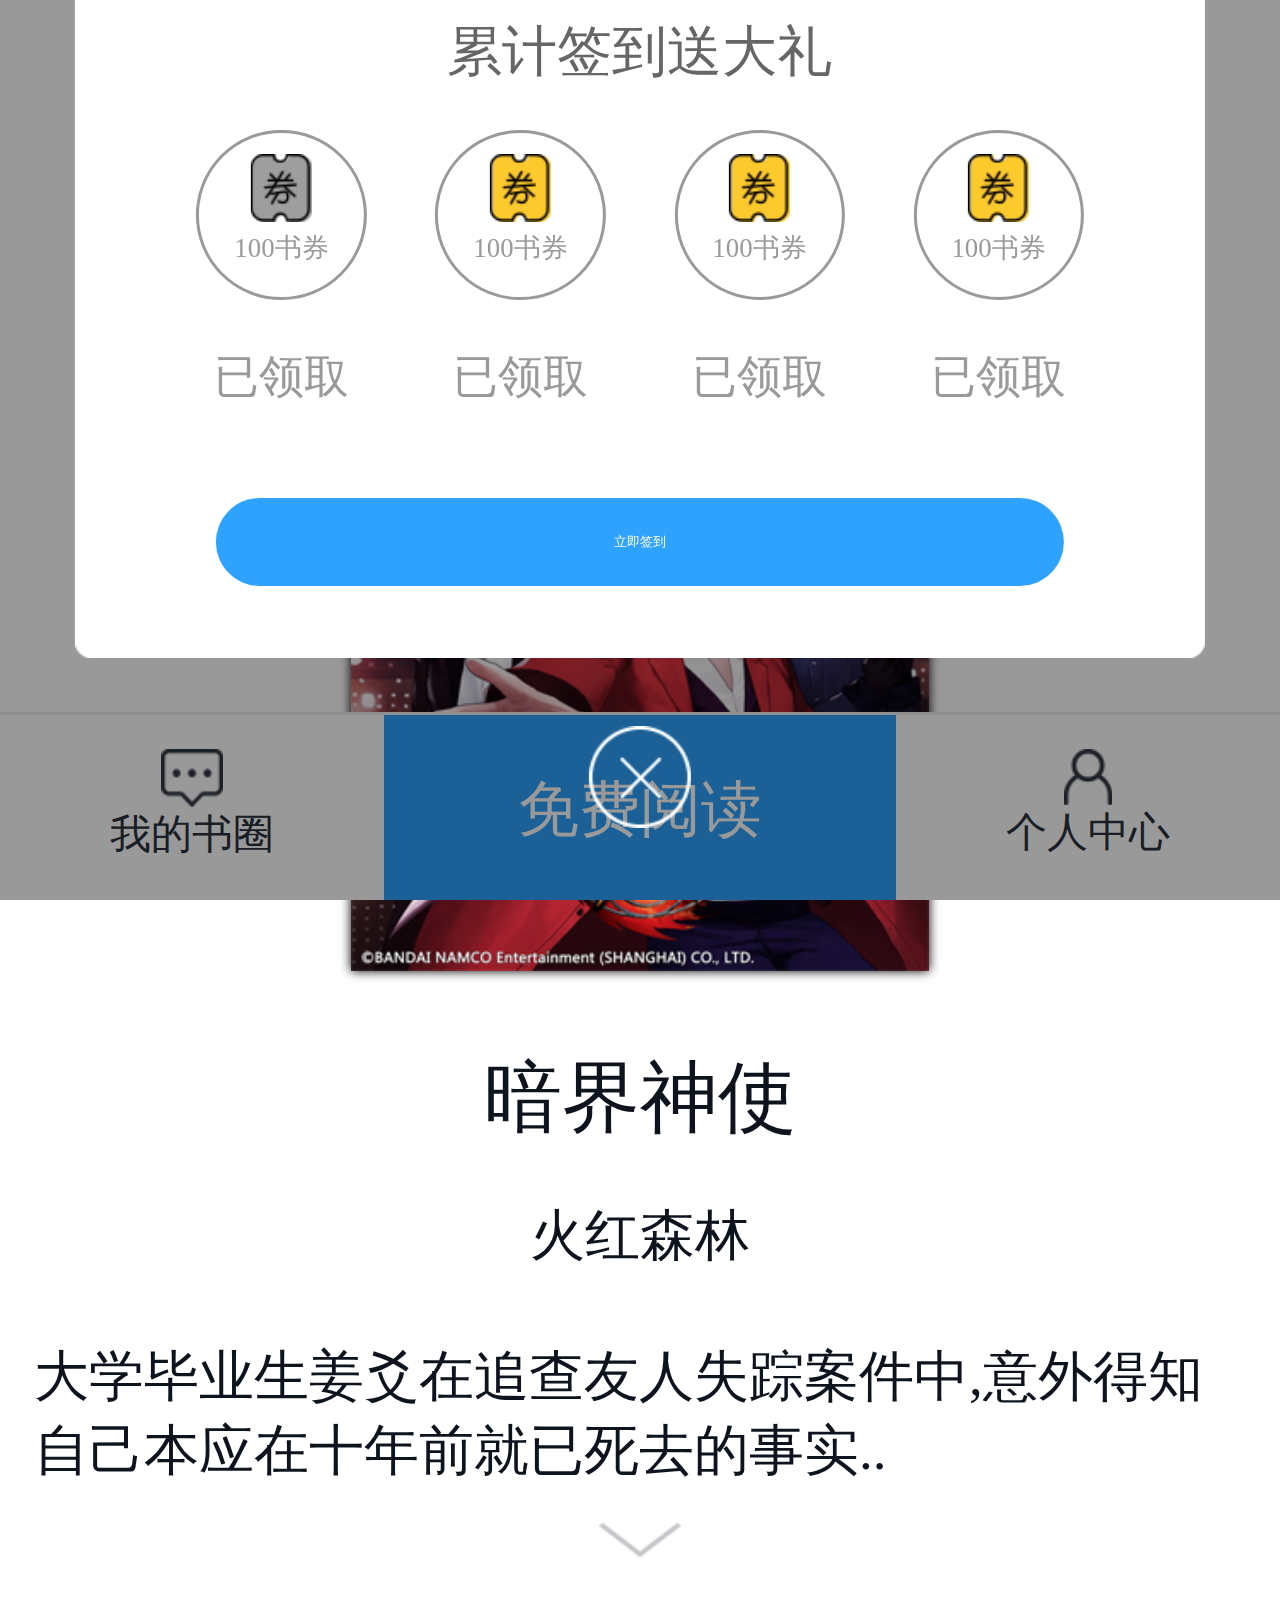
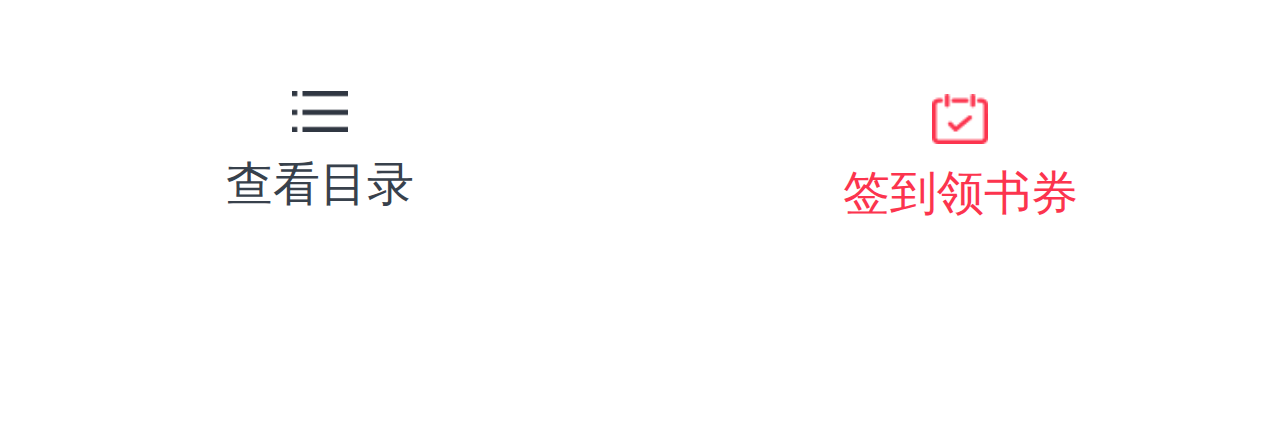
==== m.book/index.html @ 2c7e7112 "Add files via upload" ====
﻿<!DOCTYPE html>
<html lang="en">

<head>
    <title>首页</title>
    <meta charset="utf-8" />
    <meta name="format-detection" content="telephone=no" />
    <meta name="viewport" content="initial-scale=1,maximum-scale=1, minimum-scale=1">
    <link href="css/swiper.min.css" rel="stylesheet" />
    <link rel="stylesheet" type="text/css" href="css/reset.css" />
    <link rel="stylesheet" type="text/css" href="css/animate.css" />
    <link rel="stylesheet" type="text/css" href="css/common.css" />
    <link rel="stylesheet" type="text/css" href="css/style.css" />
    <style>
    </style>
</head>

<body>
    <!-- 签到 -->
    <div class="layer">
        <div class="layer_cover"></div>
        <div class="layer_main">
            <div class="layer_main_cover">
                <img src='images/sign_bg.png' class="layer_main_cover_bgpic">
                <div class="layer_content">
                    <div class="total_day">已累计签到
                        <span class="day_num">8 </span>天</div>
                    <div class="sign_tip">签到多多，奖励多多</div>
                    <div class="sign_day_list">
                        <div class="has_day">
                            <div class="day_num">1</div>
                            <img src='images/sign_gold.png' class="sign_gold">
                            <img src='images/sign_success.png' class="sign_success">
                        </div>
                        <div class="out_day">
                            <div class="day_num">2</div>
                            <img src='images/sign_gold.png' class="sign_gold">
                            <div class="out_day_txt">漏签</div>
                        </div>
                        <div class="cur_day">
                            <div class="day_num">3</div>
                            <img src='images/sign_gold.png' class="sign_gold">
                        </div>
                        <div>
                            <div class="day_num">4</div>
                            <img src='images/sign_gold.png' class="sign_gold">
                        </div>
                        <div>
                            <div class="day_num">5</div>
                            <img src='images/sign_gold.png' class="sign_gold">
                        </div>
                        <div>
                            <div class="day_num">6</div>
                            <img src='images/sign_gold.png' class="sign_gold">
                        </div>
                        <div>
                            <div class="day_num">7</div>
                            <img src='images/sign_gold.png' class="sign_gold">
                        </div>
                    </div>
                    <div>累计签到送大礼</div>
                    <div class="total_day_list">
                        <div>
                            <div class="total_day_list_box">
                                <img src='images/sign_quan.png' class="sign_quan">
                                <div>100书券</div>
                            </div>
                            <div class="txt">已领取</div>
                        </div>
                        <div>
                            <div class="total_day_list_box">
                                <img src='images/sign_curquan.png' class="sign_quan">
                                <div>100书券</div>
                            </div>
                            <div class="txt">已领取</div>
                        </div>
                        <div>
                            <div class="total_day_list_box">
                                <img src='images/sign_curquan.png' class="sign_quan">
                                <div>100书券</div>
                            </div>
                            <div class="txt">已领取</div>
                        </div>
                        <div>
                            <div class="total_day_list_box">
                                <img src='images/sign_curquan.png' class="sign_quan">
                                <div>100书券</div>
                            </div>
                            <div class="txt">已领取</div>
                        </div>
                    </div>
                    <div class="layer_btn_group">
                        <button bindtap="">立即签到</button>
                    </div>
                </div>
            </div>
            <img class="layer_close" src='images/sign_close.png' onclick='closeSign()'>
        </div>
    </div>
    <!-- 目录 -->
    <div class="main_mlwrap" catchtouchmove="myCatchTouch">
        <div class="cover" onclick='closeMl()'></div>
        <div class="ml_list animated">
                <div class="active">第一章：死亡游戏</div>
                <div>第二章：死亡游戏</div>
                <div>第二章：死亡游戏</div>
                <div>第二章：死亡游戏</div>
                <div>第二章：死亡游戏</div>
                <div>第二章：死亡游戏</div>
                <div>第二章：死亡游戏</div>
                <div>第二章：死亡游戏</div>
                <div>第三章：死亡游戏</div>
                <div>第四章：死亡游戏</div>
                <div>第五章：死亡游戏</div>
                <div>第二章：死亡游戏</div>
                <div>第二章：死亡游戏</div>
                <div>第二章：死亡游戏</div>
                <div>第二章：死亡游戏</div>
        </div>
    </div>
    <!-- 内容 -->
    <div class="main">
        <div class="main_book_intro">
            <div class="book_cover">
                <img src='images/book_cover.png'>
            </div>
            <div class="book_name">暗界神使</div>
            <div class="book_author">火红森林</div>
            <div class="book_intro" onclick='unfold()'>
                <span>大学毕业生姜爻在追查友人失踪案件中,意外得知自己本应在十年前就已死去的事实..</span>
                <div class="icon_unfold">
                    <img src='images/icon_unfold.png'>
                </div>
            </div>
        </div>
        <div class="main_piece clearfix">
            <div class="fl" onclick='openMl()'>
                <img src='images/icon_ml.png' class="icon_ml">
                <div class="txt">查看目录</div>
            </div>
            <div class="fl" onclick="changFont(1)">
                <img src='images/icon_sign.png' class="icon_sign">
                <div class="txt">签到领书券</div>
            </div>
        </div>
    </div>
    <!-- 底部导航 -->
    <div class="main_nav">
        <div class="nav_group clearfix">
            <div class="fl">
                <img src='images/icon_msg.png' class="icon_myshuq">
                <div class="txt">我的书圈</div>
            </div>
            <div class="fl" onclick='goReadingBook()'>
                <div class="txt">免费阅读</div>
            </div>
            <div class="fl" onclick="changFont(1)">
                <img src='images/icon_user.png' class="icon_myinfo">
                <div class="txt">个人中心</div>
            </div>
        </div>
    </div>
    <!-- <nav class="main_nav">
        <div class="nav_group clearfix">
            <a class="fl" onclick="changFont(0)">
                <span class="icon icon_myshuq"></span>
                <p>我的书圈</p>
            </a>
            <a class="fl ">
                <p>目录</p>
            </a>
            <a class="fl" onclick="changFont(1)">
                <span class="icon icon_myinfo"></span>
                <p>个人中心</p>
            </a>
        </div>
    </nav> -->
    <!--     
    <nav class="main_nav hide">
        <div class="nav_group clearfix">
            <a class="fl" onclick="changFont(0)">
                <span class="icon icon_myshuq"></span>
                <p>我的书圈</p>
            </a>
            <a class="fl openMenu">
                <p>免费阅读</p>
            </a>
            <a class="fl" onclick="changFont(1)">
                <span class="icon icon_myinfo"></span>
                <p>个人中心</p>
            </a>
        </div>
    </nav>
    <nav id="menu" class="menu">
        <a href="javascript:;">第一章 朝气蓬勃</a>
        <a href="javascript:;">第二章 骨文</a>
        <a href="javascript:;">第三章 祭灵</a>
        <a href="javascript:;">第四章 药浴</a>
        <a href="javascript:;">第四章 药浴</a>
        <a href="javascript:;">第四章 药浴</a>
        <a href="javascript:;">第四章 药浴</a>
        <a href="javascript:;">第四章 药浴</a>
        <a href="javascript:;">第四章 药浴</a>
        <a href="javascript:;">第四章 药浴</a>
        <a href="javascript:;">第四章 药浴</a>
        <a href="javascript:;">第四章 药浴</a>
        <a href="javascript:;">第四章 药浴</a>
        <a href="javascript:;">第四章 药浴</a>
        <a href="javascript:;">第四章 药浴</a>
        <a href="javascript:;">第四章 药浴</a>
        <a href="javascript:;">第四章 药浴</a>
        <a href="javascript:;">第四章 药浴</a>
        <a href="javascript:;">第四章 药浴</a>
        <a href="javascript:;">第四章 药浴</a>
        <a href="javascript:;">第四章 药浴</a>
        <a href="javascript:;">第四章 药浴</a>
        <a href="javascript:;">第四章 药浴</a>
        <a href="javascript:;">第四章 药浴</a>
        <a href="javascript:;">第四章 药浴</a>
        <a href="javascript:;">第四章 药浴</a>
        <a href="javascript:;">第四章 药浴</a>
        <a href="javascript:;">第四章 药浴</a>
        <a href="javascript:;">第四章 药浴</a>
        <a href="javascript:;">第四章 药浴</a>
        <a href="javascript:;">第四章 药浴</a>
        <a href="javascript:;">第四章 药浴</a>
        <a href="javascript:;">第四章 药浴</a>
        <a href="javascript:;">第四章 药浴</a>
        <a href="javascript:;">第四章 药浴</a>
        <a href="javascript:;">第四章 药浴</a>
        <a href="javascript:;">第四章 药浴</a>
        <a href="javascript:;">第四章 药浴</a>
        <a href="javascript:;">第四章 药浴</a>
        <a href="javascript:;">第四章 药浴</a>
        <a href="javascript:;">第四章 药浴</a>
    </nav>

    <main id="panel" class="panel">
        <section class="book_con">
            <p>祭台以巨石砌成，很开阔，紧邻折断的老柳树而建，此时上面堆积满了猛兽，如同一座小山似的。</p>
            <p>鲜红的兽血染红了巨石台，沿着石面上的刻图而淌，红艳艳，加之巨兽粗长的兽毛、寒光闪烁的鳞片以及狰狞的巨角等，触目惊心，有一种惨烈的洪荒气息扑面而来。</p>
            <p>在老族长的带领下，石村的男女老少一起祷告，请求柳木庇护，这是一场严肃的祭祀过程，而这也是一种惯例，每次狩猎回来都要进行。</p>
            <p>焦黑的树体如同过去一样寂静，并没有一点反应，一如往日不曾取用祭品，但是很多村人却知道，它有灵！</p>
            <p>终于，祭祀完毕，人们都长出了一口气，重新浮上了喜悦的笑容，开始搬这些猛兽的尸体，准备去放血、切割。</p>
            <p>“很多年了，祭灵都没有动过一次供品，还需要每次都进行祭祀吗？”一个少年小声咕哝。</p>
            <p>“臭小子你乱说什么！”他的父亲怒瞪铜铃大眼，抡起蒲扇大的手就要揍他。</p>
        </section>

    </main> -->
    <script src="js/zepto.js"></script>
    <!-- 侧滑插件 -->
    <!-- <script src="dist/slideout.min.js"></script> -->
    <script type="text/javascript" src="js/common.js"></script>
    <!-- <script type="text/javascript" src="js/rem.js"></script> -->
    <!-- 侧滑插件 -->
    <script>

    </script>
</body>

</html>
---- m.book/css/common.css ----
body {
  width: 100%;
  height: 100%;

}
#menu{
    background:#082538;
}
#menu a{
    color:#fff;
    display:block;
    font-size:16px;
    height:44px;
    line-height:44px;
    padding-left:16%;
    border-bottom:1px solid #333;
}
#menu > a:nth-of-type(1){
    border-top:1px solid #333;
}
#menu a span{
    width:24px;
    margin-right:10%;
    display:inline-block;
}
.slideout-menu {
  position: fixed;
  top: 0;
  bottom: 0;
  width: 256px;
  min-height: 100vh;
  overflow-y: scroll;
  -webkit-overflow-scrolling: touch;
  z-index: 0;
  display: none;
}

.slideout-menu-left {
  left: 0;
}

.slideout-menu-right {
  right: 0;
}

.slideout-panel {
  position: relative;
  z-index: 1;
  will-change: transform;
  background-color: #FFF; /* A background-color is required */
  min-height: 100vh;
}

.slideout-open,
.slideout-open body,
.slideout-open .slideout-panel {
  overflow: hidden;
}

.slideout-open .slideout-menu {
  display: block;
}
---- m.book/css/style.css ----
/********公共样式************/
body{
    background: #fff;
}
.animated {
    -webkit-animation-duration: 1s;
    animation-duration: .5s;
    -webkit-animation-fill-mode: both;
    animation-fill-mode: both;
  }
div{
    cursor: pointer;
}
.layer {
    position: fixed;
    top: 0;
    left: 0;
    height: 100%;
    width: 100%;
    z-index: 10;
  }
  
  .layer .layer_cover {
    width: 100%;
    height: 100%;
    position: absolute;
    left: 0;
    top: 0;
    background: rgba(0, 0, 0, 0.4);
  }
  
  .layer .layer_main {
    position: absolute;
    left: 50%;
    bottom: 8%;
    transform: translate(-50%, 0);
  }
  
  .layer .layer_main .layer_main_cover {
    box-sizing: border-box;
    position: relative;
    z-index: 99;
  }
  
  .layer .layer_main .layer_main_cover .layer_main_cover_bgpic {
    width: 88.3vw;
  }
  
  .layer .layer_main .layer_title {
    font-size: 5.1vw;
    text-align: center;
  }
  
  .layer .layer_main .layer_content {
    width: 100%;
    font-size: 4.3vw;
    line-height: 6.4vw;
    margin-top: 5.3vw;
    position: absolute;
    top: 0;
    left: 0;
    text-align: center;
  }
  
  .layer .layer_main .layer_content .total_day {
    font-size: 3.7vw;
    color: #fff;
    text-align: center;
    height: 6.4vw;
    line-height: 6.4vw;
    border-radius: 6.7vw;
    margin: 14.7vw auto 12vw;
    background: #121314;
    display: inline-block;
    padding: 0 2.9vw;
  }
  
  .layer .layer_main .layer_content .total_day .day_num {
    color: #fecb4f;
  }
  
  .layer .layer_main .layer_content .sign_tip {
    font-size: 3.2vw;
    color: #999;
  }
  
  .layer .layer_main .layer_content .sign_day_list {
    margin: 4vw auto;
  }
  
  .layer .layer_main .layer_content .sign_day_list > div {
    display: inline-block;
    color: #000;
    font-size: 4vw;
    background: #f0f0f0;
    border-radius: 1.3vw;
    padding: 0 2.1vw;
    margin-right: 1.6vw;
  }
  
  .layer .layer_main .layer_content .sign_day_list > div.cur_day {
    border: 0.3vw solid #2ea2fc;
  }
  
  .layer .layer_main .layer_content .sign_day_list > div.has_day,
  .layer .layer_main .layer_content .sign_day_list > div.out_day {
    background: #d8d8d8;
    position: relative;
  }
  
  .layer .layer_main .layer_content .sign_day_list > div:last-of-type {
    margin-right: 0;
  }
  
  .layer .layer_main .layer_content .sign_day_list > div .sign_gold {
    width: 4.8vw;
    margin-bottom: 1.1vw;
  }
  
  .sign_success, .out_day_txt {
    position: absolute;
    left: 50%;
    top: 50%;
    transform: translate(-50%, -50%);
  }
  
  .out_day_txt {
    color: #2ea2fc;
    font-size: 3.2vw;
    width: 100%;
  }
  
  .sign_success {
    width: 6.4vw;
  }
  
  .layer .layer_main .layer_content .total_day_list {
    margin: 2.9vw auto 4vw;
  }
  
  .layer .layer_main .layer_content .total_day_list > div {
    display: inline-block;
    color: #9a9a9a;
    font-size: 4.3vw;
    border-radius: 1.3vw;
    /* padding: 0 8px; */
    margin-right: 4.3vw;
    position: relative;
  }
  
  .layer .layer_main .layer_content .total_day_list > div .total_day_list_box {
    width: 13.3vw;
    height: 13.3vw;
    border: 0.3vw solid #9a9a9a;
    border-radius: 40vw;
    font-size: 2.1vw;
    padding-top: 5.9vw;
    box-sizing: border-box;
  }
  
  .layer .layer_main .layer_content .total_day_list > div .txt {
    font-size: 3.5vw;
    padding-top: 2.9vw;
  }
  
  .layer .layer_main .layer_content .total_day_list > div:last-of-type {
    margin-right: 0;
  }
  
  .layer .layer_main .layer_content .total_day_list > div .sign_quan {
    width: 4.8vw;
    position: absolute;
    top: 1.9vw;
    left: 50%;
    margin-left: -2.4vw;
  }
  
  .layer .layer_main .layer_btn_group {
    margin-top: 5.3vw;
  }
  
  .layer .layer_main .layer_btn_group button {
    font-size: 4;
    background: #2ea2fc;
    color: #fff;
    width: 75%;
    border-radius: 6.7vw;
    padding: 2.7vw 0;
  }
  
  .layer .layer_close {
    width: 8vw;
    margin: 5.3vw auto 0;
    display: block;
  }
  
  .mask-wrap {
    position: fixed;
    background: rgba(0, 0, 0, 0.5);
    left: 0;
    top: 0;
    z-index: 99;
    width: 100%;
    height: 100%;
  }
  
  .mask-wrap .mask-con {
    background: #fff;
    width: 152.8vw;
    margin: 0 auto;
    padding: 13.3vw 20.3vw;
    box-sizing: border-box;
    margin-top: 80vw;
    border-radius: 2.7vw;
  }
  
  .mask-wrap .mask-title {
    font-size: 9.6vw;
    color: #000;
    margin-bottom: 13.3vw;
    text-align: center;
  }
  
  .mask-wrap .mask-txt {
    font-size: 7.5vw;
    color: #989898;
    line-height: 15.5vw;
  }
  
  .mask-wrap .icon-sq {
    width: 28vw;
    margin: 10.7vw auto;
  }
  
  .mask-wrap .icon-sq img {
    width: 100%;
  }
  
  .main_mlwrap {
    width: 100%;
    height: 100%;
    position: fixed;
    left: 0;
    top: 0;
    z-index: 10;
    color: #000;
    display: none;
  }
  
  .main_mlwrap .cover {
    width: 100%;
    height: 100%;
    position: fixed;
    left: 0;
    top: 0;
    background: rgba(0, 0, 0, 0.5);
  }
  
  .main_mlwrap .ml_list {
    background: #fff;
    z-index: 11;
    width: 80%;
    height: 100%;
    position: absolute;
    left: 0;
    top: 0;
    overflow: auto;
  }
  
  
  .main_mlwrap .ml_list div {
    padding: 8vw 0;
    border-bottom: 0.5vw solid #eaeaea;
    margin: 0 8vw;
  }
  
  .main_mlwrap .ml_list div.active {
    color: #2ea2fc;
  }
  
  /* main  */
  
  .main {
    background: #fff;
    width: 100%;
    height: 100%;
    padding-bottom: 13.3vw;
  }
  
  .main_book_intro {
    width: 100%;
    color: #0d141e;
    font-size: 4.3vw;
    padding-top: 9.3vw;
  }
  
  .main_book_intro .book_cover {
    width: 45.2vw;
    margin: 0 auto 5.9vw;
  }
  
  .main_book_intro .book_cover img {
    width: 100%;
    box-shadow: 0 0 0.8vw #000;
  }
  
  .main_book_intro .book_name {
    color: #0d141e;
    font-size: 6.1vw;
    text-align: center;
  }
  
  .main_book_intro .book_author {
    margin: 3.7vw 0 5.3vw 0;
    text-align: center;
  }
  
  .main_book_intro .book_intro {
    width: 94.7vw;
    margin: 0 auto;
  }
  
  .main_book_intro .book_intro .icon_unfold {
    width: 6.4vw;
    height: 2.7vw;
    margin: 2.7vw auto 0;
  }
  
  .main_book_intro .book_intro .icon_unfold img {
    width: 100%;
    height: 100%;
  }
  
  .main_piece {
    width: 100%;
    background: #fff;
    margin-top: 6.7vw;
    padding-bottom: 2.7vw;
  }
  
  .main_piece > div {
    width: 50%;
    height: 14.7vw;
    text-align: center;
    box-sizing: border-box;
  }
  
  .main_piece > div .txt {
    font-size: 3.7vw;
    color: #38414c;
  }
  
  .main_piece > div:nth-child(2) .txt {
    color: #fc344e;
  }
  
  .main_piece > div .icon_ml {
    margin: 3.7vw auto 1.6vw;
    width: 4.3vw;
  }
  
  .main_piece > div .icon_sign {
    margin: 4vw auto 1.3vw;
    width: 4.3vw;
  }
  
  .main_nav {
    position: fixed;
    bottom: 0;
    left: 0;
    z-index: 9;
    width: 100%;
  }
  
  .main_nav .nav_group {
    width: 100%;
    background: #fff;
  }
  
  .main_nav .nav_group > div {
    width: 30%;
    height: 14.7vw;
    text-align: center;
    border-top: 0.3vw solid #efefef;
    box-sizing: border-box;
  }
  
  .main_nav .nav_group > div:nth-child(2) {
    width: 40%;
    background: #2ea2fc;
    line-height: 14.7vw;
  }
  
  .main_nav .nav_group > div .txt {
    font-size: 3.2vw;
    color: #2a313c;
  }
  
  .main_nav .nav_group > div:nth-child(2) .txt {
    font-size: 4.8vw;
    color: #fff;
  }
  
  .main_nav .nav_group > div .icon_myshuq {
    margin: 2.7vw auto 0;
    width: 4.8vw;
  }
  
  .main_nav .nav_group > div .icon_myinfo {
    margin: 2.7vw auto 0;
    width: 3.7vw;
  }
  
/********阅读小说************/
  .book_con {
    width: 100%;
    height: 100%;
    color: #000;
    box-sizing: border-box;
    font-size: 5.1vw;
    padding: 0 5.3vw;
  }
  .book_con scroll-div{
    width: 100%;
    height: 100%;
  }
  
  .book_con .book_tit {
    font-size: 6.7vw;
    padding-top: 6.7vw;
  }
  .book_con > p{
    font-size: 5.1vw;
    line-height: 10vw;
  }
  .book_con .footer_chapter{
    width: 100%;
  }
  .book_con .footer_chapter > div{
    width: 30%;
    font-size: 4.3vw;
    background: #fff;
    border-radius: 1.3vw;
    height: 9.6vw;
    line-height: 9.6vw;
    text-align: center;
    margin: 5% 5% 5% 0;
  }
  .book_con .footer_chapter > div:last-of-type{
    margin: 5% 0 5% 0;
  }
  .set_wrap {
    width: 100%;
    height: 100%;
    text-align: center;
    box-sizing: border-box;
    position: fixed;
    bottom: 0;
    left: 0;
    z-index: 1;
  }
  
  .set_wrap .cover {
    width: 100%;
    height: 100%;
    position: absolute;
    left: 0;
    top: 0;
  }
  
  .set_wrap .set_con {
    width: 100%;
    position: absolute;
    left: 0;
    bottom: 0;
    z-index: 1;
    background: #fff;
    border-top: 0.3vw solid #efefef;
  }
  
  .set_wrap .set_chapter {
    width: 100%;
    font-size: 4.3vw;
  }
  
  .set_wrap .set_chapter > div {
    width: 30%;
    height: 20vw;
    line-height: 20vw;
  }
  
  .set_wrap .set_chapter > div:nth-child(2) {
    width: 40%;
    font-size: 3.5vw;
    color: #7f7f7f;
  }
  
  .set_wrap .nav_group {
    width: 100%;
  }
  
  .set_wrap .nav_group > div {
    width: 30%;
    box-sizing: border-box;
  }
  
  .set_wrap .nav_group > div:nth-child(2) {
    width: 40%;
    font-size: 2.7vw;
  }
  
  .set_wrap .nav_group > div:nth-child(2) .font_size {
    width: 60%;
    margin: 0 auto 1.1vw;
  }
  
  .set_wrap .nav_group > div:nth-child(2) .font_size > div {
    border-radius: 4vw;
    border: 0.3vw solid #000;
    padding: 0.5vw 1.9vw;
  }
  
  .set_wrap .nav_group > div:nth-child(2) .font_size > div:nth-child(1) {
    padding: 0.5vw 2.1vw;
  }
  
  .set_wrap .nav_group > div .txt {
    font-size: 2.7vw;
    color: #2a313c;
    padding-bottom: 1.3vw;
  }
  
  .set_wrap .nav_group > div .icon_ml {
    margin: 0 auto 0;
    width: 4.3vw;
  }
  
  .set_wrap .nav_group > div .icon_night {
    margin: 0 auto 0;
    width: 4.7vw;
  }
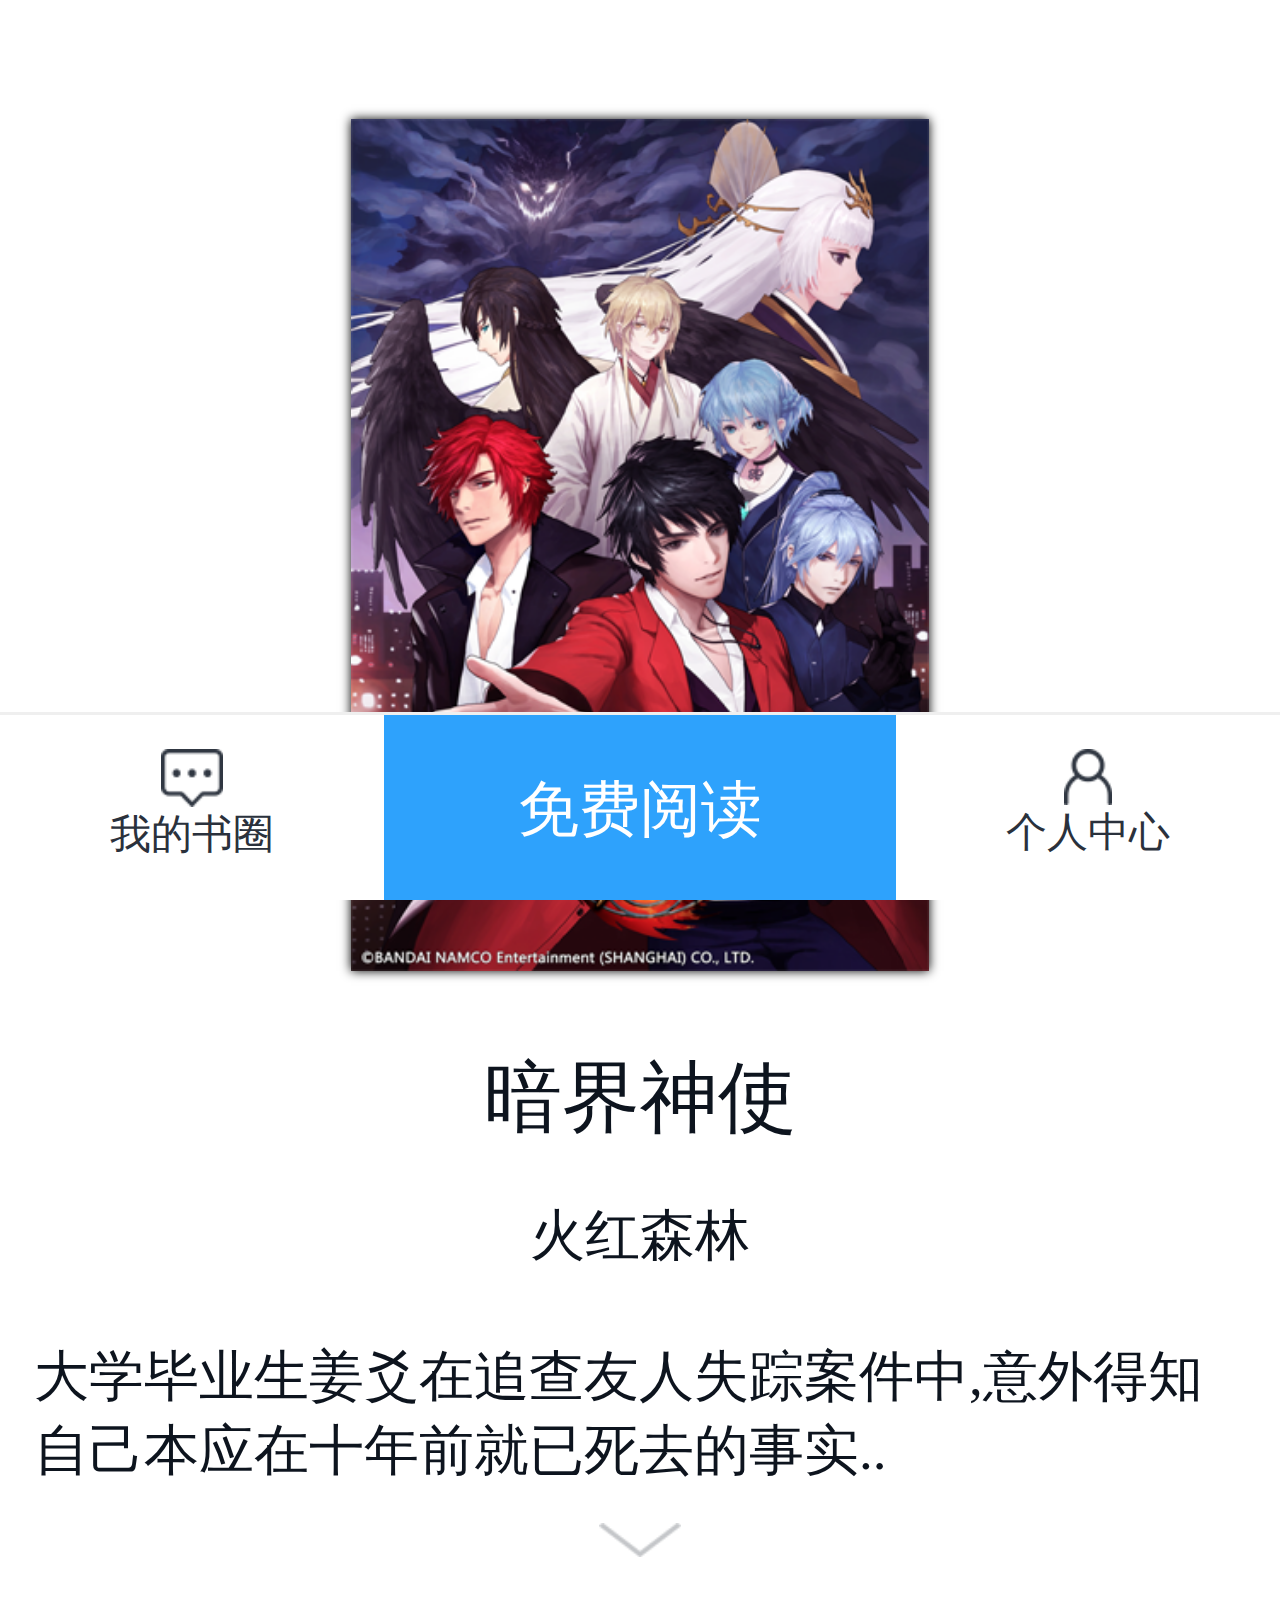
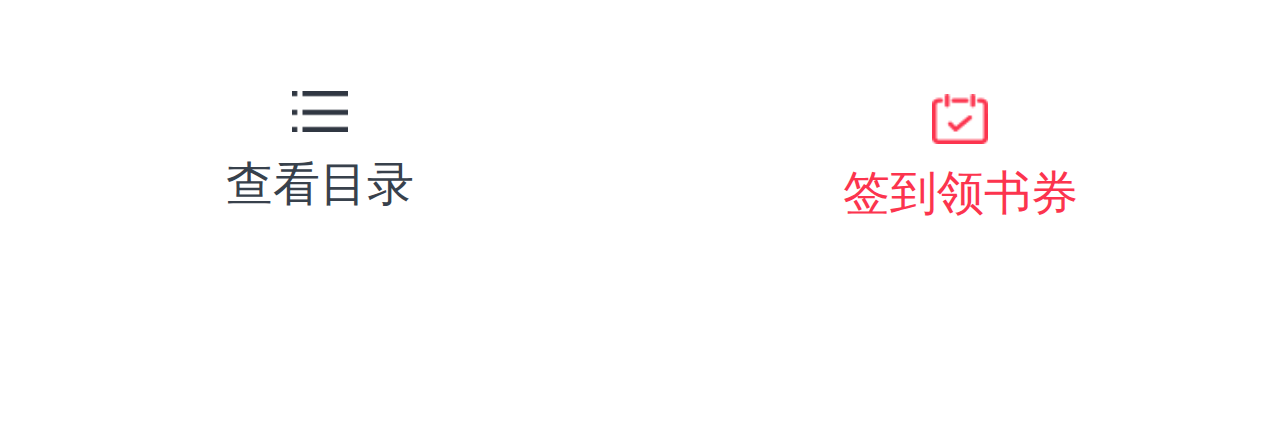
==== commit 277dc4cd: "Update index.html" ====
--- a/m.book/index.html
+++ b/m.book/index.html
@@ -1,4 +1,4 @@
-﻿<!DOCTYPE html>
+<!DOCTYPE html>
 <html lang="en">
 
 <head>
@@ -94,7 +94,7 @@
                     </div>
                 </div>
             </div>
-            <img class="layer_close" src='images/sign_close.png' onclick='closeSign()'>
+            <img class="layer_close" src='images/sign_close.png' id="closeSign">
         </div>
     </div>
     <!-- 目录 -->
@@ -151,7 +151,7 @@
                 <img src='images/icon_msg.png' class="icon_myshuq">
                 <div class="txt">我的书圈</div>
             </div>
-            <div class="fl" onclick='goReadingBook()'>
+            <div class="fl" id="goReadingBook" >
                 <div class="txt">免费阅读</div>
             </div>
             <div class="fl" onclick="changFont(1)">
@@ -254,8 +254,29 @@
     <!-- <script type="text/javascript" src="js/rem.js"></script> -->
     <!-- 侧滑插件 -->
     <script>
-
+function closeSign() {
+    
+}
+$("#closeSign").on("touchend",function(){
+    $(".layer").hide()
+    alert(1111)
+})
+$("#goReadingBook").on("touchend",function(){
+    window.location.href = 'readingbook.html'
+})
+function goReadingBook() {
+}
+function closeMl() {
+    $(".ml_list").removeClass("slideInLeft").addClass("slideOutLeft")
+    setTimeout(() => {
+        $(".main_mlwrap").hide()
+    }, 300);
+}
+function openMl() {
+    $(".main_mlwrap").show()
+    $(".ml_list").addClass("slideInLeft").removeClass("slideOutLeft")
+}
     </script>
 </body>
 
-</html>+</html>
--- a/m.book/css/style.css
+++ b/m.book/css/style.css
@@ -8,8 +8,8 @@
     -webkit-animation-fill-mode: both;
     animation-fill-mode: both;
   }
-div{
-    cursor: pointer;
+div,img{
+    cursor: pointer !important;
 }
 .layer {
     position: fixed;
@@ -18,6 +18,8 @@
     height: 100%;
     width: 100%;
     z-index: 10;
+        display: none;
+
   }
   
   .layer .layer_cover {
@@ -538,4 +540,4 @@
   .set_wrap .nav_group > div .icon_night {
     margin: 0 auto 0;
     width: 4.7vw;
-  }+  }
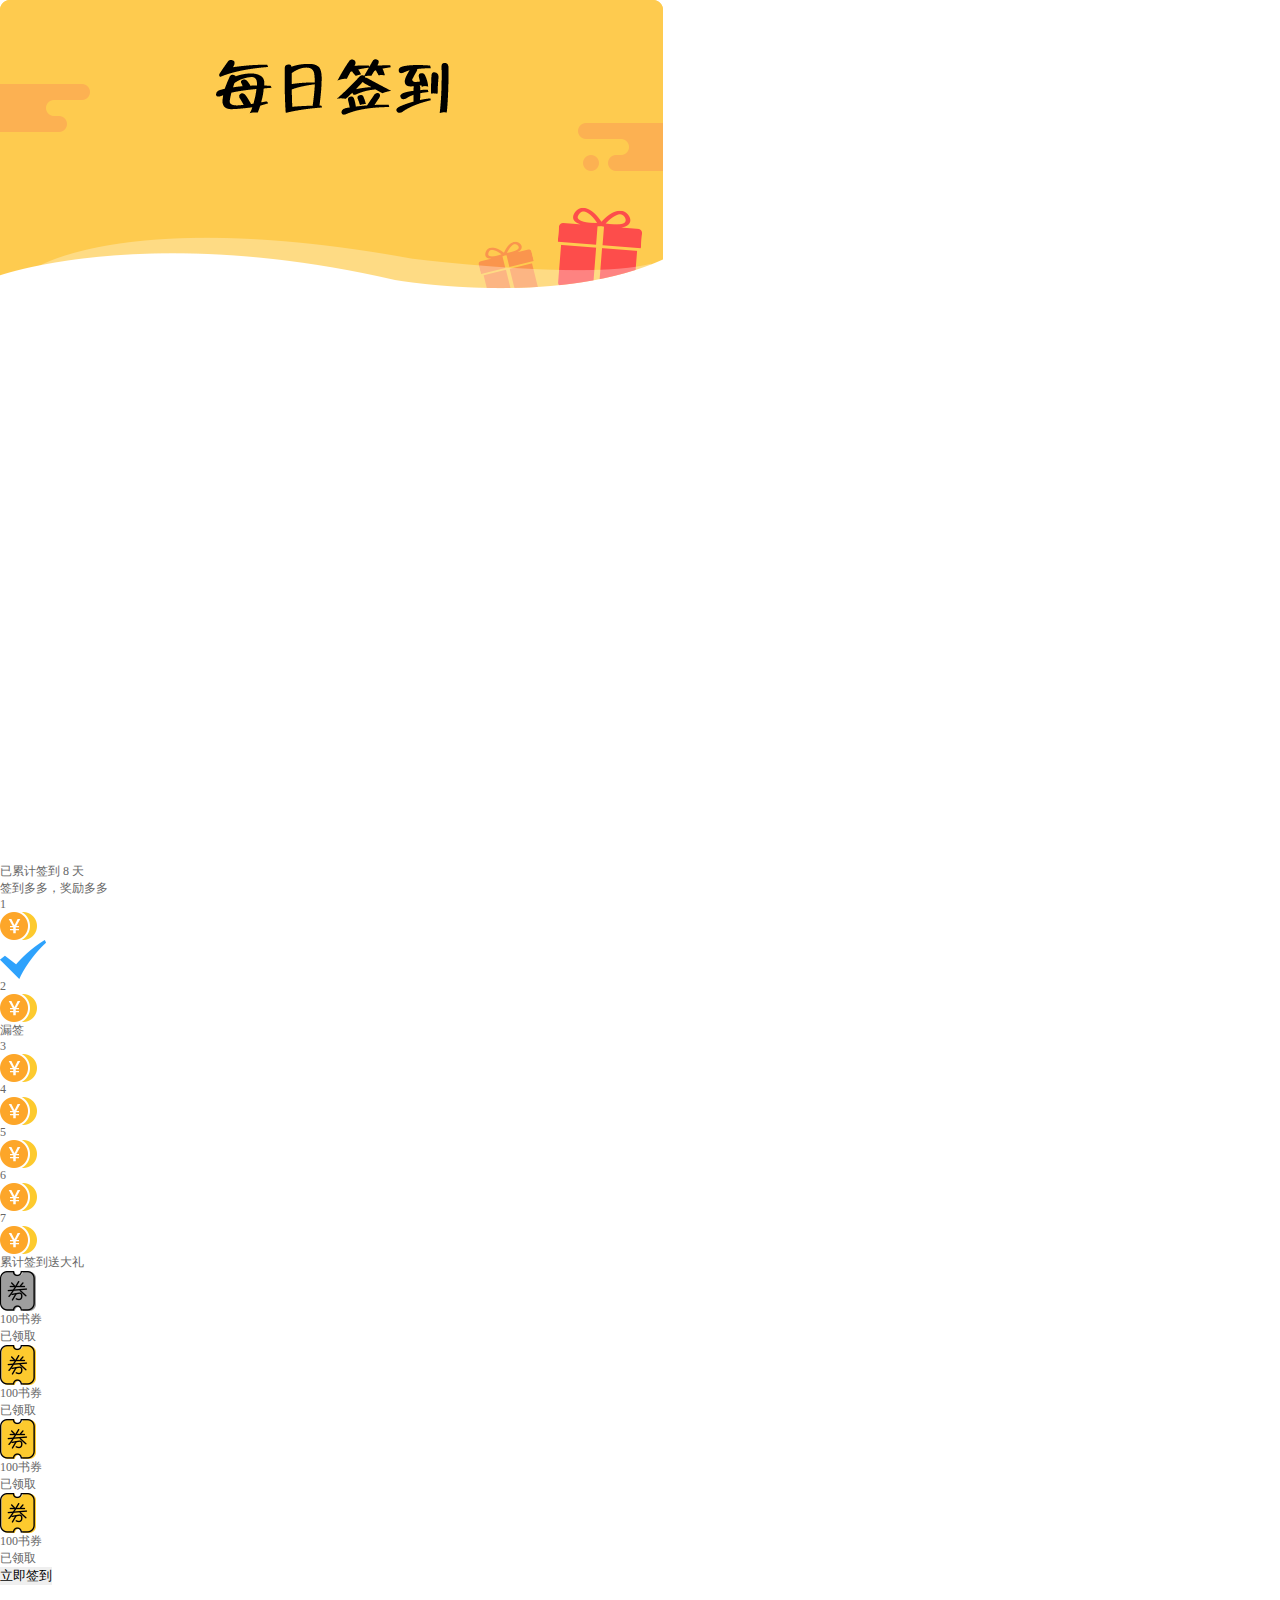
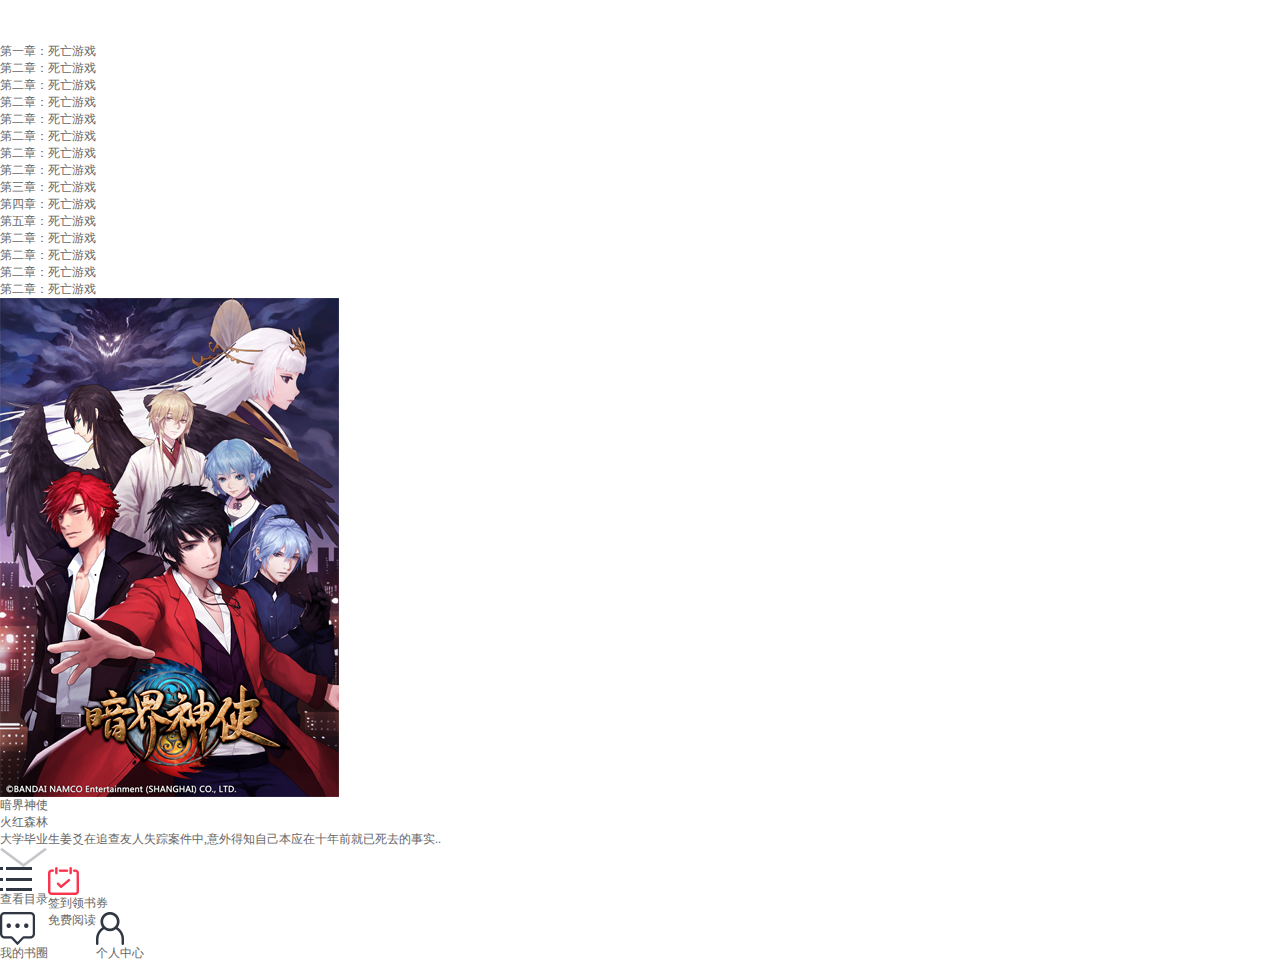
==== commit 22079b8c: "Update index.html" ====
--- a/m.book/index.html
+++ b/m.book/index.html
@@ -94,28 +94,30 @@
                     </div>
                 </div>
             </div>
-            <img class="layer_close" src='images/sign_close.png' id="closeSign">
+            <a href="javascript:;" id="closeSign">
+                <img class="layer_close" src='images/sign_close.png'>
+            </a>
         </div>
     </div>
     <!-- 目录 -->
     <div class="main_mlwrap" catchtouchmove="myCatchTouch">
         <div class="cover" onclick='closeMl()'></div>
         <div class="ml_list animated">
-                <div class="active">第一章：死亡游戏</div>
-                <div>第二章：死亡游戏</div>
-                <div>第二章：死亡游戏</div>
-                <div>第二章：死亡游戏</div>
-                <div>第二章：死亡游戏</div>
-                <div>第二章：死亡游戏</div>
-                <div>第二章：死亡游戏</div>
-                <div>第二章：死亡游戏</div>
-                <div>第三章：死亡游戏</div>
-                <div>第四章：死亡游戏</div>
-                <div>第五章：死亡游戏</div>
-                <div>第二章：死亡游戏</div>
-                <div>第二章：死亡游戏</div>
-                <div>第二章：死亡游戏</div>
-                <div>第二章：死亡游戏</div>
+            <div class="active">第一章：死亡游戏</div>
+            <div>第二章：死亡游戏</div>
+            <div>第二章：死亡游戏</div>
+            <div>第二章：死亡游戏</div>
+            <div>第二章：死亡游戏</div>
+            <div>第二章：死亡游戏</div>
+            <div>第二章：死亡游戏</div>
+            <div>第二章：死亡游戏</div>
+            <div>第三章：死亡游戏</div>
+            <div>第四章：死亡游戏</div>
+            <div>第五章：死亡游戏</div>
+            <div>第二章：死亡游戏</div>
+            <div>第二章：死亡游戏</div>
+            <div>第二章：死亡游戏</div>
+            <div>第二章：死亡游戏</div>
         </div>
     </div>
     <!-- 内容 -->
@@ -134,9 +136,11 @@
             </div>
         </div>
         <div class="main_piece clearfix">
-            <div class="fl" onclick='openMl()'>
-                <img src='images/icon_ml.png' class="icon_ml">
-                <div class="txt">查看目录</div>
+            <div class="fl" >
+                <a href="javascript:;" id="openMl">
+                    <img src='images/icon_ml.png' class="icon_ml">
+                    <div class="txt">查看目录</div>
+                </a>
             </div>
             <div class="fl" onclick="changFont(1)">
                 <img src='images/icon_sign.png' class="icon_sign">
@@ -151,7 +155,7 @@
                 <img src='images/icon_msg.png' class="icon_myshuq">
                 <div class="txt">我的书圈</div>
             </div>
-            <div class="fl" id="goReadingBook" >
+            <div class="fl" id="goReadingBook">
                 <div class="txt">免费阅读</div>
             </div>
             <div class="fl" onclick="changFont(1)">
@@ -254,28 +258,31 @@
     <!-- <script type="text/javascript" src="js/rem.js"></script> -->
     <!-- 侧滑插件 -->
     <script>
-function closeSign() {
-    
-}
-$("#closeSign").on("touchend",function(){
-    $(".layer").hide()
-    alert(1111)
-})
-$("#goReadingBook").on("touchend",function(){
-    window.location.href = 'readingbook.html'
-})
-function goReadingBook() {
-}
-function closeMl() {
-    $(".ml_list").removeClass("slideInLeft").addClass("slideOutLeft")
-    setTimeout(() => {
-        $(".main_mlwrap").hide()
-    }, 300);
-}
-function openMl() {
-    $(".main_mlwrap").show()
-    $(".ml_list").addClass("slideInLeft").removeClass("slideOutLeft")
-}
+        function closeSign() {
+
+        }
+        $("#closeSign").on("touchend", function () {
+            $(".layer").hide()
+        })
+        $("#goReadingBook").on("touchend", function () {
+            window.location.href = 'readingbook.html'
+        })
+        function goReadingBook() {
+        }
+        function closeMl() {
+            $(".ml_list").removeClass("slideInLeft").addClass("slideOutLeft")
+            setTimeout(() => {
+                $(".main_mlwrap").hide()
+            }, 300);
+        }
+        $("#openMl").on("touchend", function () {
+            
+            $(".ml_list").addClass("slideInLeft").removeClass("slideOutLeft")
+            setTimeout(() => {
+                $(".main_mlwrap").show()
+            }, 300);
+        })
+        
     </script>
 </body>
 
--- a/m.book/css/style.css
+++ b/m.book/css/style.css
@@ -1,543 +1,289 @@
-/********公共样式************/
-body{
-    background: #fff;
-}
-.animated {
-    -webkit-animation-duration: 1s;
-    animation-duration: .5s;
-    -webkit-animation-fill-mode: both;
-    animation-fill-mode: both;
-  }
-div,img{
-    cursor: pointer !important;
-}
-.layer {
-    position: fixed;
-    top: 0;
-    left: 0;
-    height: 100%;
-    width: 100%;
-    z-index: 10;
-        display: none;
-
-  }
-  
-  .layer .layer_cover {
-    width: 100%;
-    height: 100%;
-    position: absolute;
-    left: 0;
-    top: 0;
-    background: rgba(0, 0, 0, 0.4);
-  }
-  
-  .layer .layer_main {
-    position: absolute;
-    left: 50%;
-    bottom: 8%;
-    transform: translate(-50%, 0);
-  }
-  
-  .layer .layer_main .layer_main_cover {
-    box-sizing: border-box;
-    position: relative;
-    z-index: 99;
-  }
-  
-  .layer .layer_main .layer_main_cover .layer_main_cover_bgpic {
-    width: 88.3vw;
-  }
-  
-  .layer .layer_main .layer_title {
-    font-size: 5.1vw;
-    text-align: center;
-  }
-  
-  .layer .layer_main .layer_content {
-    width: 100%;
-    font-size: 4.3vw;
-    line-height: 6.4vw;
-    margin-top: 5.3vw;
-    position: absolute;
-    top: 0;
-    left: 0;
-    text-align: center;
-  }
-  
-  .layer .layer_main .layer_content .total_day {
-    font-size: 3.7vw;
-    color: #fff;
-    text-align: center;
-    height: 6.4vw;
-    line-height: 6.4vw;
-    border-radius: 6.7vw;
-    margin: 14.7vw auto 12vw;
-    background: #121314;
-    display: inline-block;
-    padding: 0 2.9vw;
-  }
-  
-  .layer .layer_main .layer_content .total_day .day_num {
-    color: #fecb4f;
-  }
-  
-  .layer .layer_main .layer_content .sign_tip {
-    font-size: 3.2vw;
-    color: #999;
-  }
-  
-  .layer .layer_main .layer_content .sign_day_list {
-    margin: 4vw auto;
-  }
-  
-  .layer .layer_main .layer_content .sign_day_list > div {
-    display: inline-block;
-    color: #000;
-    font-size: 4vw;
-    background: #f0f0f0;
-    border-radius: 1.3vw;
-    padding: 0 2.1vw;
-    margin-right: 1.6vw;
-  }
-  
-  .layer .layer_main .layer_content .sign_day_list > div.cur_day {
-    border: 0.3vw solid #2ea2fc;
-  }
-  
-  .layer .layer_main .layer_content .sign_day_list > div.has_day,
-  .layer .layer_main .layer_content .sign_day_list > div.out_day {
-    background: #d8d8d8;
-    position: relative;
-  }
-  
-  .layer .layer_main .layer_content .sign_day_list > div:last-of-type {
-    margin-right: 0;
-  }
-  
-  .layer .layer_main .layer_content .sign_day_list > div .sign_gold {
-    width: 4.8vw;
-    margin-bottom: 1.1vw;
-  }
-  
-  .sign_success, .out_day_txt {
-    position: absolute;
-    left: 50%;
-    top: 50%;
-    transform: translate(-50%, -50%);
-  }
-  
-  .out_day_txt {
-    color: #2ea2fc;
-    font-size: 3.2vw;
-    width: 100%;
-  }
-  
-  .sign_success {
-    width: 6.4vw;
-  }
-  
-  .layer .layer_main .layer_content .total_day_list {
-    margin: 2.9vw auto 4vw;
-  }
-  
-  .layer .layer_main .layer_content .total_day_list > div {
-    display: inline-block;
-    color: #9a9a9a;
-    font-size: 4.3vw;
-    border-radius: 1.3vw;
-    /* padding: 0 8px; */
-    margin-right: 4.3vw;
-    position: relative;
-  }
-  
-  .layer .layer_main .layer_content .total_day_list > div .total_day_list_box {
-    width: 13.3vw;
-    height: 13.3vw;
-    border: 0.3vw solid #9a9a9a;
-    border-radius: 40vw;
-    font-size: 2.1vw;
-    padding-top: 5.9vw;
-    box-sizing: border-box;
-  }
-  
-  .layer .layer_main .layer_content .total_day_list > div .txt {
-    font-size: 3.5vw;
-    padding-top: 2.9vw;
-  }
-  
-  .layer .layer_main .layer_content .total_day_list > div:last-of-type {
-    margin-right: 0;
-  }
-  
-  .layer .layer_main .layer_content .total_day_list > div .sign_quan {
-    width: 4.8vw;
-    position: absolute;
-    top: 1.9vw;
-    left: 50%;
-    margin-left: -2.4vw;
-  }
-  
-  .layer .layer_main .layer_btn_group {
-    margin-top: 5.3vw;
-  }
-  
-  .layer .layer_main .layer_btn_group button {
-    font-size: 4;
-    background: #2ea2fc;
-    color: #fff;
-    width: 75%;
-    border-radius: 6.7vw;
-    padding: 2.7vw 0;
-  }
-  
-  .layer .layer_close {
-    width: 8vw;
-    margin: 5.3vw auto 0;
-    display: block;
-  }
-  
-  .mask-wrap {
-    position: fixed;
-    background: rgba(0, 0, 0, 0.5);
-    left: 0;
-    top: 0;
-    z-index: 99;
-    width: 100%;
-    height: 100%;
-  }
-  
-  .mask-wrap .mask-con {
-    background: #fff;
-    width: 152.8vw;
-    margin: 0 auto;
-    padding: 13.3vw 20.3vw;
-    box-sizing: border-box;
-    margin-top: 80vw;
-    border-radius: 2.7vw;
-  }
-  
-  .mask-wrap .mask-title {
-    font-size: 9.6vw;
-    color: #000;
-    margin-bottom: 13.3vw;
-    text-align: center;
-  }
-  
-  .mask-wrap .mask-txt {
-    font-size: 7.5vw;
-    color: #989898;
-    line-height: 15.5vw;
-  }
-  
-  .mask-wrap .icon-sq {
-    width: 28vw;
-    margin: 10.7vw auto;
-  }
-  
-  .mask-wrap .icon-sq img {
-    width: 100%;
-  }
-  
-  .main_mlwrap {
-    width: 100%;
-    height: 100%;
-    position: fixed;
-    left: 0;
-    top: 0;
-    z-index: 10;
-    color: #000;
-    display: none;
-  }
-  
-  .main_mlwrap .cover {
-    width: 100%;
-    height: 100%;
-    position: fixed;
-    left: 0;
-    top: 0;
-    background: rgba(0, 0, 0, 0.5);
-  }
-  
-  .main_mlwrap .ml_list {
-    background: #fff;
-    z-index: 11;
-    width: 80%;
-    height: 100%;
-    position: absolute;
-    left: 0;
-    top: 0;
-    overflow: auto;
-  }
-  
-  
-  .main_mlwrap .ml_list div {
-    padding: 8vw 0;
-    border-bottom: 0.5vw solid #eaeaea;
-    margin: 0 8vw;
-  }
-  
-  .main_mlwrap .ml_list div.active {
-    color: #2ea2fc;
-  }
-  
-  /* main  */
-  
-  .main {
-    background: #fff;
-    width: 100%;
-    height: 100%;
-    padding-bottom: 13.3vw;
-  }
-  
-  .main_book_intro {
-    width: 100%;
-    color: #0d141e;
-    font-size: 4.3vw;
-    padding-top: 9.3vw;
-  }
-  
-  .main_book_intro .book_cover {
-    width: 45.2vw;
-    margin: 0 auto 5.9vw;
-  }
-  
-  .main_book_intro .book_cover img {
-    width: 100%;
-    box-shadow: 0 0 0.8vw #000;
-  }
-  
-  .main_book_intro .book_name {
-    color: #0d141e;
-    font-size: 6.1vw;
-    text-align: center;
-  }
-  
-  .main_book_intro .book_author {
-    margin: 3.7vw 0 5.3vw 0;
-    text-align: center;
-  }
-  
-  .main_book_intro .book_intro {
-    width: 94.7vw;
-    margin: 0 auto;
-  }
-  
-  .main_book_intro .book_intro .icon_unfold {
-    width: 6.4vw;
-    height: 2.7vw;
-    margin: 2.7vw auto 0;
-  }
-  
-  .main_book_intro .book_intro .icon_unfold img {
-    width: 100%;
-    height: 100%;
-  }
-  
-  .main_piece {
-    width: 100%;
-    background: #fff;
-    margin-top: 6.7vw;
-    padding-bottom: 2.7vw;
-  }
-  
-  .main_piece > div {
-    width: 50%;
-    height: 14.7vw;
-    text-align: center;
-    box-sizing: border-box;
-  }
-  
-  .main_piece > div .txt {
-    font-size: 3.7vw;
-    color: #38414c;
-  }
-  
-  .main_piece > div:nth-child(2) .txt {
-    color: #fc344e;
-  }
-  
-  .main_piece > div .icon_ml {
-    margin: 3.7vw auto 1.6vw;
-    width: 4.3vw;
-  }
-  
-  .main_piece > div .icon_sign {
-    margin: 4vw auto 1.3vw;
-    width: 4.3vw;
-  }
-  
-  .main_nav {
-    position: fixed;
-    bottom: 0;
-    left: 0;
-    z-index: 9;
-    width: 100%;
-  }
-  
-  .main_nav .nav_group {
-    width: 100%;
-    background: #fff;
-  }
-  
-  .main_nav .nav_group > div {
-    width: 30%;
-    height: 14.7vw;
-    text-align: center;
-    border-top: 0.3vw solid #efefef;
-    box-sizing: border-box;
-  }
-  
-  .main_nav .nav_group > div:nth-child(2) {
-    width: 40%;
-    background: #2ea2fc;
-    line-height: 14.7vw;
-  }
-  
-  .main_nav .nav_group > div .txt {
-    font-size: 3.2vw;
-    color: #2a313c;
-  }
-  
-  .main_nav .nav_group > div:nth-child(2) .txt {
-    font-size: 4.8vw;
-    color: #fff;
-  }
-  
-  .main_nav .nav_group > div .icon_myshuq {
-    margin: 2.7vw auto 0;
-    width: 4.8vw;
-  }
-  
-  .main_nav .nav_group > div .icon_myinfo {
-    margin: 2.7vw auto 0;
-    width: 3.7vw;
-  }
-  
-/********阅读小说************/
-  .book_con {
-    width: 100%;
-    height: 100%;
-    color: #000;
-    box-sizing: border-box;
-    font-size: 5.1vw;
-    padding: 0 5.3vw;
-  }
-  .book_con scroll-div{
-    width: 100%;
-    height: 100%;
-  }
-  
-  .book_con .book_tit {
-    font-size: 6.7vw;
-    padding-top: 6.7vw;
-  }
-  .book_con > p{
-    font-size: 5.1vw;
-    line-height: 10vw;
-  }
-  .book_con .footer_chapter{
-    width: 100%;
-  }
-  .book_con .footer_chapter > div{
-    width: 30%;
-    font-size: 4.3vw;
-    background: #fff;
-    border-radius: 1.3vw;
-    height: 9.6vw;
-    line-height: 9.6vw;
-    text-align: center;
-    margin: 5% 5% 5% 0;
-  }
-  .book_con .footer_chapter > div:last-of-type{
-    margin: 5% 0 5% 0;
-  }
-  .set_wrap {
-    width: 100%;
-    height: 100%;
-    text-align: center;
-    box-sizing: border-box;
-    position: fixed;
-    bottom: 0;
-    left: 0;
-    z-index: 1;
-  }
-  
-  .set_wrap .cover {
-    width: 100%;
-    height: 100%;
-    position: absolute;
-    left: 0;
-    top: 0;
-  }
-  
-  .set_wrap .set_con {
-    width: 100%;
-    position: absolute;
-    left: 0;
-    bottom: 0;
-    z-index: 1;
-    background: #fff;
-    border-top: 0.3vw solid #efefef;
-  }
-  
-  .set_wrap .set_chapter {
-    width: 100%;
-    font-size: 4.3vw;
-  }
-  
-  .set_wrap .set_chapter > div {
-    width: 30%;
-    height: 20vw;
-    line-height: 20vw;
-  }
-  
-  .set_wrap .set_chapter > div:nth-child(2) {
-    width: 40%;
-    font-size: 3.5vw;
-    color: #7f7f7f;
-  }
-  
-  .set_wrap .nav_group {
-    width: 100%;
-  }
-  
-  .set_wrap .nav_group > div {
-    width: 30%;
-    box-sizing: border-box;
-  }
-  
-  .set_wrap .nav_group > div:nth-child(2) {
-    width: 40%;
-    font-size: 2.7vw;
-  }
-  
-  .set_wrap .nav_group > div:nth-child(2) .font_size {
-    width: 60%;
-    margin: 0 auto 1.1vw;
-  }
-  
-  .set_wrap .nav_group > div:nth-child(2) .font_size > div {
-    border-radius: 4vw;
-    border: 0.3vw solid #000;
-    padding: 0.5vw 1.9vw;
-  }
-  
-  .set_wrap .nav_group > div:nth-child(2) .font_size > div:nth-child(1) {
-    padding: 0.5vw 2.1vw;
-  }
-  
-  .set_wrap .nav_group > div .txt {
-    font-size: 2.7vw;
-    color: #2a313c;
-    padding-bottom: 1.3vw;
-  }
-  
-  .set_wrap .nav_group > div .icon_ml {
-    margin: 0 auto 0;
-    width: 4.3vw;
-  }
-  
-  .set_wrap .nav_group > div .icon_night {
-    margin: 0 auto 0;
-    width: 4.7vw;
-  }
+<!DOCTYPE html>
+<html lang="en">
+
+<head>
+    <title>首页</title>
+    <meta charset="utf-8" />
+    <meta name="format-detection" content="telephone=no" />
+    <meta name="viewport" content="initial-scale=1,maximum-scale=1, minimum-scale=1">
+    <link href="css/swiper.min.css" rel="stylesheet" />
+    <link rel="stylesheet" type="text/css" href="css/reset.css" />
+    <link rel="stylesheet" type="text/css" href="css/animate.css" />
+    <link rel="stylesheet" type="text/css" href="css/common.css" />
+    <link rel="stylesheet" type="text/css" href="css/style.css" />
+    <style>
+    </style>
+</head>
+
+<body>
+    <!-- 签到 -->
+    <div class="layer">
+        <div class="layer_cover"></div>
+        <div class="layer_main">
+            <div class="layer_main_cover">
+                <img src='images/sign_bg.png' class="layer_main_cover_bgpic">
+                <div class="layer_content">
+                    <div class="total_day">已累计签到
+                        <span class="day_num">8 </span>天</div>
+                    <div class="sign_tip">签到多多，奖励多多</div>
+                    <div class="sign_day_list">
+                        <div class="has_day">
+                            <div class="day_num">1</div>
+                            <img src='images/sign_gold.png' class="sign_gold">
+                            <img src='images/sign_success.png' class="sign_success">
+                        </div>
+                        <div class="out_day">
+                            <div class="day_num">2</div>
+                            <img src='images/sign_gold.png' class="sign_gold">
+                            <div class="out_day_txt">漏签</div>
+                        </div>
+                        <div class="cur_day">
+                            <div class="day_num">3</div>
+                            <img src='images/sign_gold.png' class="sign_gold">
+                        </div>
+                        <div>
+                            <div class="day_num">4</div>
+                            <img src='images/sign_gold.png' class="sign_gold">
+                        </div>
+                        <div>
+                            <div class="day_num">5</div>
+                            <img src='images/sign_gold.png' class="sign_gold">
+                        </div>
+                        <div>
+                            <div class="day_num">6</div>
+                            <img src='images/sign_gold.png' class="sign_gold">
+                        </div>
+                        <div>
+                            <div class="day_num">7</div>
+                            <img src='images/sign_gold.png' class="sign_gold">
+                        </div>
+                    </div>
+                    <div>累计签到送大礼</div>
+                    <div class="total_day_list">
+                        <div>
+                            <div class="total_day_list_box">
+                                <img src='images/sign_quan.png' class="sign_quan">
+                                <div>100书券</div>
+                            </div>
+                            <div class="txt">已领取</div>
+                        </div>
+                        <div>
+                            <div class="total_day_list_box">
+                                <img src='images/sign_curquan.png' class="sign_quan">
+                                <div>100书券</div>
+                            </div>
+                            <div class="txt">已领取</div>
+                        </div>
+                        <div>
+                            <div class="total_day_list_box">
+                                <img src='images/sign_curquan.png' class="sign_quan">
+                                <div>100书券</div>
+                            </div>
+                            <div class="txt">已领取</div>
+                        </div>
+                        <div>
+                            <div class="total_day_list_box">
+                                <img src='images/sign_curquan.png' class="sign_quan">
+                                <div>100书券</div>
+                            </div>
+                            <div class="txt">已领取</div>
+                        </div>
+                    </div>
+                    <div class="layer_btn_group">
+                        <button bindtap="">立即签到</button>
+                    </div>
+                </div>
+            </div>
+            <a href="javascript:;" id="closeSign">
+                <img class="layer_close" src='images/sign_close.png'>
+            </a>
+        </div>
+    </div>
+    <!-- 目录 -->
+    <div class="main_mlwrap" catchtouchmove="myCatchTouch">
+        <div class="cover" onclick='closeMl()'></div>
+        <div class="ml_list animated">
+            <div class="active">第一章：死亡游戏</div>
+            <div>第二章：死亡游戏</div>
+            <div>第二章：死亡游戏</div>
+            <div>第二章：死亡游戏</div>
+            <div>第二章：死亡游戏</div>
+            <div>第二章：死亡游戏</div>
+            <div>第二章：死亡游戏</div>
+            <div>第二章：死亡游戏</div>
+            <div>第三章：死亡游戏</div>
+            <div>第四章：死亡游戏</div>
+            <div>第五章：死亡游戏</div>
+            <div>第二章：死亡游戏</div>
+            <div>第二章：死亡游戏</div>
+            <div>第二章：死亡游戏</div>
+            <div>第二章：死亡游戏</div>
+        </div>
+    </div>
+    <!-- 内容 -->
+    <div class="main">
+        <div class="main_book_intro">
+            <div class="book_cover">
+                <img src='images/book_cover.png'>
+            </div>
+            <div class="book_name">暗界神使</div>
+            <div class="book_author">火红森林</div>
+            <div class="book_intro" onclick='unfold()'>
+                <span>大学毕业生姜爻在追查友人失踪案件中,意外得知自己本应在十年前就已死去的事实..</span>
+                <div class="icon_unfold">
+                    <img src='images/icon_unfold.png'>
+                </div>
+            </div>
+        </div>
+        <div class="main_piece clearfix">
+            <div class="fl" >
+                <a href="javascript:;" id="openMl">
+                    <img src='images/icon_ml.png' class="icon_ml">
+                    <div class="txt">查看目录</div>
+                </a>
+            </div>
+            <div class="fl" onclick="changFont(1)">
+                <img src='images/icon_sign.png' class="icon_sign">
+                <div class="txt">签到领书券</div>
+            </div>
+        </div>
+    </div>
+    <!-- 底部导航 -->
+    <div class="main_nav">
+        <div class="nav_group clearfix">
+            <div class="fl">
+                <img src='images/icon_msg.png' class="icon_myshuq">
+                <div class="txt">我的书圈</div>
+            </div>
+            <div class="fl" id="goReadingBook">
+                <div class="txt">免费阅读</div>
+            </div>
+            <div class="fl" onclick="changFont(1)">
+                <img src='images/icon_user.png' class="icon_myinfo">
+                <div class="txt">个人中心</div>
+            </div>
+        </div>
+    </div>
+    <!-- <nav class="main_nav">
+        <div class="nav_group clearfix">
+            <a class="fl" onclick="changFont(0)">
+                <span class="icon icon_myshuq"></span>
+                <p>我的书圈</p>
+            </a>
+            <a class="fl ">
+                <p>目录</p>
+            </a>
+            <a class="fl" onclick="changFont(1)">
+                <span class="icon icon_myinfo"></span>
+                <p>个人中心</p>
+            </a>
+        </div>
+    </nav> -->
+    <!--     
+    <nav class="main_nav hide">
+        <div class="nav_group clearfix">
+            <a class="fl" onclick="changFont(0)">
+                <span class="icon icon_myshuq"></span>
+                <p>我的书圈</p>
+            </a>
+            <a class="fl openMenu">
+                <p>免费阅读</p>
+            </a>
+            <a class="fl" onclick="changFont(1)">
+                <span class="icon icon_myinfo"></span>
+                <p>个人中心</p>
+            </a>
+        </div>
+    </nav>
+    <nav id="menu" class="menu">
+        <a href="javascript:;">第一章 朝气蓬勃</a>
+        <a href="javascript:;">第二章 骨文</a>
+        <a href="javascript:;">第三章 祭灵</a>
+        <a href="javascript:;">第四章 药浴</a>
+        <a href="javascript:;">第四章 药浴</a>
+        <a href="javascript:;">第四章 药浴</a>
+        <a href="javascript:;">第四章 药浴</a>
+        <a href="javascript:;">第四章 药浴</a>
+        <a href="javascript:;">第四章 药浴</a>
+        <a href="javascript:;">第四章 药浴</a>
+        <a href="javascript:;">第四章 药浴</a>
+        <a href="javascript:;">第四章 药浴</a>
+        <a href="javascript:;">第四章 药浴</a>
+        <a href="javascript:;">第四章 药浴</a>
+        <a href="javascript:;">第四章 药浴</a>
+        <a href="javascript:;">第四章 药浴</a>
+        <a href="javascript:;">第四章 药浴</a>
+        <a href="javascript:;">第四章 药浴</a>
+        <a href="javascript:;">第四章 药浴</a>
+        <a href="javascript:;">第四章 药浴</a>
+        <a href="javascript:;">第四章 药浴</a>
+        <a href="javascript:;">第四章 药浴</a>
+        <a href="javascript:;">第四章 药浴</a>
+        <a href="javascript:;">第四章 药浴</a>
+        <a href="javascript:;">第四章 药浴</a>
+        <a href="javascript:;">第四章 药浴</a>
+        <a href="javascript:;">第四章 药浴</a>
+        <a href="javascript:;">第四章 药浴</a>
+        <a href="javascript:;">第四章 药浴</a>
+        <a href="javascript:;">第四章 药浴</a>
+        <a href="javascript:;">第四章 药浴</a>
+        <a href="javascript:;">第四章 药浴</a>
+        <a href="javascript:;">第四章 药浴</a>
+        <a href="javascript:;">第四章 药浴</a>
+        <a href="javascript:;">第四章 药浴</a>
+        <a href="javascript:;">第四章 药浴</a>
+        <a href="javascript:;">第四章 药浴</a>
+        <a href="javascript:;">第四章 药浴</a>
+        <a href="javascript:;">第四章 药浴</a>
+        <a href="javascript:;">第四章 药浴</a>
+        <a href="javascript:;">第四章 药浴</a>
+    </nav>
+
+    <main id="panel" class="panel">
+        <section class="book_con">
+            <p>祭台以巨石砌成，很开阔，紧邻折断的老柳树而建，此时上面堆积满了猛兽，如同一座小山似的。</p>
+            <p>鲜红的兽血染红了巨石台，沿着石面上的刻图而淌，红艳艳，加之巨兽粗长的兽毛、寒光闪烁的鳞片以及狰狞的巨角等，触目惊心，有一种惨烈的洪荒气息扑面而来。</p>
+            <p>在老族长的带领下，石村的男女老少一起祷告，请求柳木庇护，这是一场严肃的祭祀过程，而这也是一种惯例，每次狩猎回来都要进行。</p>
+            <p>焦黑的树体如同过去一样寂静，并没有一点反应，一如往日不曾取用祭品，但是很多村人却知道，它有灵！</p>
+            <p>终于，祭祀完毕，人们都长出了一口气，重新浮上了喜悦的笑容，开始搬这些猛兽的尸体，准备去放血、切割。</p>
+            <p>“很多年了，祭灵都没有动过一次供品，还需要每次都进行祭祀吗？”一个少年小声咕哝。</p>
+            <p>“臭小子你乱说什么！”他的父亲怒瞪铜铃大眼，抡起蒲扇大的手就要揍他。</p>
+        </section>
+
+    </main> -->
+    <script src="js/zepto.js"></script>
+    <!-- 侧滑插件 -->
+    <!-- <script src="dist/slideout.min.js"></script> -->
+    <script type="text/javascript" src="js/common.js"></script>
+    <!-- <script type="text/javascript" src="js/rem.js"></script> -->
+    <!-- 侧滑插件 -->
+    <script>
+        function closeSign() {
+
+        }
+        $("#closeSign").on("touchend", function () {
+            $(".layer").hide()
+        })
+        $("#goReadingBook").on("touchend", function () {
+            window.location.href = 'readingbook.html'
+        })
+        function goReadingBook() {
+        }
+        function closeMl() {
+            $(".ml_list").removeClass("slideInLeft").addClass("slideOutLeft")
+            setTimeout(() => {
+                $(".main_mlwrap").hide()
+            }, 300);
+        }
+        $("#openMl").on("touchend", function () {
+            
+            $(".ml_list").addClass("slideInLeft").removeClass("slideOutLeft")
+            setTimeout(() => {
+                $(".main_mlwrap").show()
+            }, 300);
+        })
+        
+    </script>
+</body>
+
+</html>
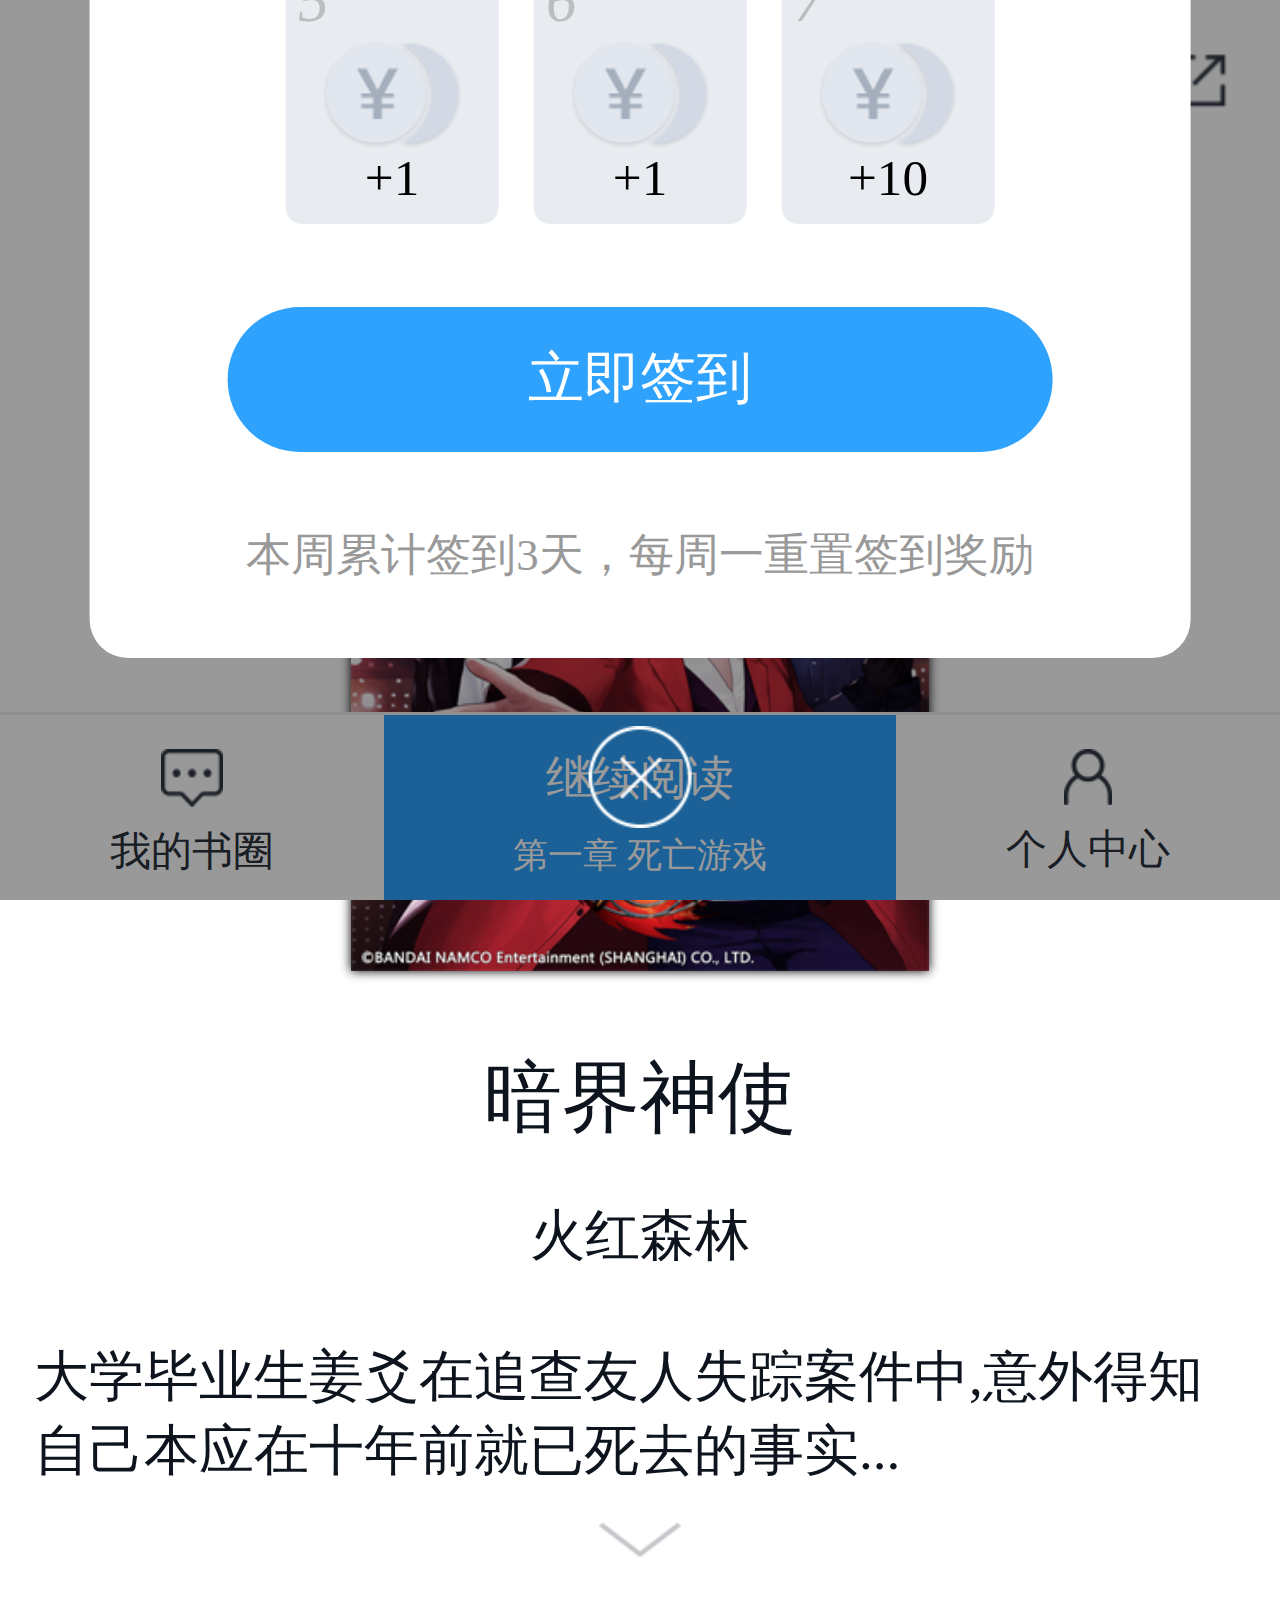
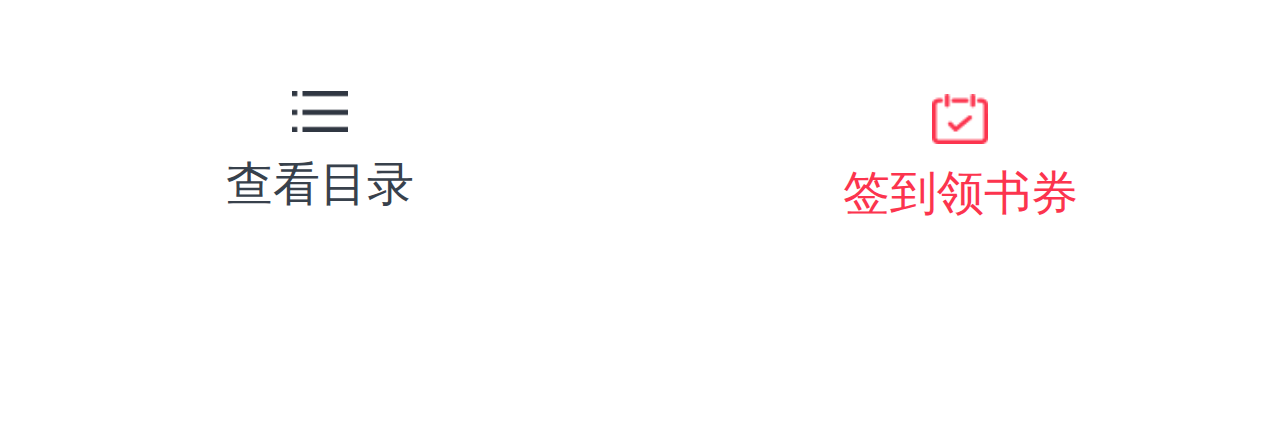
==== commit 32c5e8f1: "22222" ====
--- a/m.book/index.html
+++ b/m.book/index.html
@@ -1,4 +1,4 @@
-<!DOCTYPE html>
+﻿<!DOCTYPE html>
 <html lang="en">
 
 <head>
@@ -9,103 +9,109 @@
     <link href="css/swiper.min.css" rel="stylesheet" />
     <link rel="stylesheet" type="text/css" href="css/reset.css" />
     <link rel="stylesheet" type="text/css" href="css/animate.css" />
-    <link rel="stylesheet" type="text/css" href="css/common.css" />
     <link rel="stylesheet" type="text/css" href="css/style.css" />
     <style>
     </style>
 </head>
 
 <body>
+    <!-- 分享得积分按钮 -->
+    <div class="fixed_share openShare">
+        <img src="images/icon_indexShare.png" alt="">
+    </div>
+    <!-- 分享送积分弹窗 -->
+    <div class="share_layer">
+        <div class="cover closeShare"></div>
+        <div class="share_con">
+            <img src="images/share_tips.png" alt="">
+        </div>
+    </div>
     <!-- 签到 -->
-    <div class="layer">
+    <div class="layer animated">
         <div class="layer_cover"></div>
         <div class="layer_main">
             <div class="layer_main_cover">
-                <img src='images/sign_bg.png' class="layer_main_cover_bgpic">
                 <div class="layer_content">
-                    <div class="total_day">已累计签到
-                        <span class="day_num">8 </span>天</div>
-                    <div class="sign_tip">签到多多，奖励多多</div>
+                    <div class="sign_tip">温馨提示</div>
                     <div class="sign_day_list">
-                        <div class="has_day">
+                        <div>
                             <div class="day_num">1</div>
                             <img src='images/sign_gold.png' class="sign_gold">
-                            <img src='images/sign_success.png' class="sign_success">
-                        </div>
-                        <div class="out_day">
+                            <div>+2</div>
+                        </div>
+                        <div>
                             <div class="day_num">2</div>
-                            <img src='images/sign_gold.png' class="sign_gold">
-                            <div class="out_day_txt">漏签</div>
+                            <img src='images/sign_cur_gold.png' class="sign_gold">
+                            <div>+2</div>
                         </div>
                         <div class="cur_day">
                             <div class="day_num">3</div>
                             <img src='images/sign_gold.png' class="sign_gold">
+                            <div>+3</div>
                         </div>
                         <div>
                             <div class="day_num">4</div>
                             <img src='images/sign_gold.png' class="sign_gold">
+                            <div>+1</div>
                         </div>
                         <div>
                             <div class="day_num">5</div>
                             <img src='images/sign_gold.png' class="sign_gold">
+                            <div>+1</div>
                         </div>
                         <div>
                             <div class="day_num">6</div>
-                            <img src='images/sign_gold.png' class="sign_gold">
+
+                            <img src='images/sign_gold.png' class="sign_gold">
+                            <div>+1</div>
                         </div>
                         <div>
                             <div class="day_num">7</div>
                             <img src='images/sign_gold.png' class="sign_gold">
-                        </div>
-                    </div>
-                    <div>累计签到送大礼</div>
-                    <div class="total_day_list">
-                        <div>
-                            <div class="total_day_list_box">
-                                <img src='images/sign_quan.png' class="sign_quan">
-                                <div>100书券</div>
-                            </div>
-                            <div class="txt">已领取</div>
-                        </div>
-                        <div>
-                            <div class="total_day_list_box">
-                                <img src='images/sign_curquan.png' class="sign_quan">
-                                <div>100书券</div>
-                            </div>
-                            <div class="txt">已领取</div>
-                        </div>
-                        <div>
-                            <div class="total_day_list_box">
-                                <img src='images/sign_curquan.png' class="sign_quan">
-                                <div>100书券</div>
-                            </div>
-                            <div class="txt">已领取</div>
-                        </div>
-                        <div>
-                            <div class="total_day_list_box">
-                                <img src='images/sign_curquan.png' class="sign_quan">
-                                <div>100书券</div>
-                            </div>
-                            <div class="txt">已领取</div>
+                            <div>+10</div>
                         </div>
                     </div>
                     <div class="layer_btn_group">
-                        <button bindtap="">立即签到</button>
+                        <button class=" button1 ">立即签到</button>
+                    </div>
+                    <div class="total_day">本周累计签到3天，每周一重置签到奖励</div>
+                </div>
+            </div>
+            <a href="javascript:;" class="closeSign">
+                <img class="layer_close" src='images/sign_close.png'>
+            </a>
+        </div>
+    </div>
+    <!-- 签到成功弹框 -->
+    <div class="sign_success_wrap animated">
+        <div class="layer_cover"></div>
+        <div class="layer_main">
+            <div class="layer_main_cover">
+                <img src='images/sign_success_bg.png' class="layer_main_cover_bgpic">
+                <div class="layer_content">
+                    <div>累计签到送大礼</div>
+                    <div class="getjf">恭喜你获得20积分</div>
+                    <div class="layer_btn_group">
+                        <button class="closeSign">确定</button>
                     </div>
                 </div>
             </div>
-            <a href="javascript:;" id="closeSign">
+            <a href="javascript:;" class="closeSignSuccess">
                 <img class="layer_close" src='images/sign_close.png'>
             </a>
         </div>
     </div>
     <!-- 目录 -->
     <div class="main_mlwrap" catchtouchmove="myCatchTouch">
-        <div class="cover" onclick='closeMl()'></div>
+        <div class="cover closeMl"></div>
         <div class="ml_list animated">
             <div class="active">第一章：死亡游戏</div>
-            <div>第二章：死亡游戏</div>
-            <div>第二章：死亡游戏</div>
+            <div>第二章：死亡游戏
+                <img src="images/icon_lock.png" alt="" class="icon_lock">
+            </div>
+            <div>第二章：死亡游戏
+                <img src="images/icon_lock.png" alt="" class="icon_lock">
+            </div>
             <div>第二章：死亡游戏</div>
             <div>第二章：死亡游戏</div>
             <div>第二章：死亡游戏</div>
@@ -113,6 +119,14 @@
             <div>第二章：死亡游戏</div>
             <div>第三章：死亡游戏</div>
             <div>第四章：死亡游戏</div>
+            <div>第五章：死亡游戏</div>
+            <div>第五章：死亡游戏</div>
+            <div>第五章：死亡游戏</div>
+            <div>第五章：死亡游戏</div>
+            <div>第五章：死亡游戏</div>
+            <div>第五章：死亡游戏</div>
+            <div>第五章：死亡游戏</div>
+            <div>第五章：死亡游戏</div>
             <div>第五章：死亡游戏</div>
             <div>第二章：死亡游戏</div>
             <div>第二章：死亡游戏</div>
@@ -123,26 +137,26 @@
     <!-- 内容 -->
     <div class="main">
         <div class="main_book_intro">
-            <div class="book_cover">
+            <div class="book_cover goReadingBook">
                 <img src='images/book_cover.png'>
             </div>
             <div class="book_name">暗界神使</div>
             <div class="book_author">火红森林</div>
-            <div class="book_intro" onclick='unfold()'>
-                <span>大学毕业生姜爻在追查友人失踪案件中,意外得知自己本应在十年前就已死去的事实..</span>
+            <div class="book_intro unfold">
+                <span></span>
                 <div class="icon_unfold">
                     <img src='images/icon_unfold.png'>
                 </div>
             </div>
         </div>
         <div class="main_piece clearfix">
-            <div class="fl" >
-                <a href="javascript:;" id="openMl">
+            <div class="fl">
+                <a href="javascript:;" class="openMl">
                     <img src='images/icon_ml.png' class="icon_ml">
                     <div class="txt">查看目录</div>
                 </a>
             </div>
-            <div class="fl" onclick="changFont(1)">
+            <div class="fl openSign">
                 <img src='images/icon_sign.png' class="icon_sign">
                 <div class="txt">签到领书券</div>
             </div>
@@ -151,139 +165,116 @@
     <!-- 底部导航 -->
     <div class="main_nav">
         <div class="nav_group clearfix">
-            <div class="fl">
+            <div class="fl goBookQuan">
                 <img src='images/icon_msg.png' class="icon_myshuq">
                 <div class="txt">我的书圈</div>
             </div>
-            <div class="fl" id="goReadingBook">
+            <!-- <div class="fl goReadingBook">
                 <div class="txt">免费阅读</div>
-            </div>
-            <div class="fl" onclick="changFont(1)">
+            </div> -->
+            <div class="fl jxReading goReadingBook">
+                <div class="txt">继续阅读</div>
+                <p>第一章 死亡游戏 </p>
+            </div>
+            <div class="fl goPerson">
                 <img src='images/icon_user.png' class="icon_myinfo">
                 <div class="txt">个人中心</div>
             </div>
         </div>
     </div>
-    <!-- <nav class="main_nav">
-        <div class="nav_group clearfix">
-            <a class="fl" onclick="changFont(0)">
-                <span class="icon icon_myshuq"></span>
-                <p>我的书圈</p>
-            </a>
-            <a class="fl ">
-                <p>目录</p>
-            </a>
-            <a class="fl" onclick="changFont(1)">
-                <span class="icon icon_myinfo"></span>
-                <p>个人中心</p>
-            </a>
-        </div>
-    </nav> -->
-    <!--     
-    <nav class="main_nav hide">
-        <div class="nav_group clearfix">
-            <a class="fl" onclick="changFont(0)">
-                <span class="icon icon_myshuq"></span>
-                <p>我的书圈</p>
-            </a>
-            <a class="fl openMenu">
-                <p>免费阅读</p>
-            </a>
-            <a class="fl" onclick="changFont(1)">
-                <span class="icon icon_myinfo"></span>
-                <p>个人中心</p>
-            </a>
-        </div>
-    </nav>
-    <nav id="menu" class="menu">
-        <a href="javascript:;">第一章 朝气蓬勃</a>
-        <a href="javascript:;">第二章 骨文</a>
-        <a href="javascript:;">第三章 祭灵</a>
-        <a href="javascript:;">第四章 药浴</a>
-        <a href="javascript:;">第四章 药浴</a>
-        <a href="javascript:;">第四章 药浴</a>
-        <a href="javascript:;">第四章 药浴</a>
-        <a href="javascript:;">第四章 药浴</a>
-        <a href="javascript:;">第四章 药浴</a>
-        <a href="javascript:;">第四章 药浴</a>
-        <a href="javascript:;">第四章 药浴</a>
-        <a href="javascript:;">第四章 药浴</a>
-        <a href="javascript:;">第四章 药浴</a>
-        <a href="javascript:;">第四章 药浴</a>
-        <a href="javascript:;">第四章 药浴</a>
-        <a href="javascript:;">第四章 药浴</a>
-        <a href="javascript:;">第四章 药浴</a>
-        <a href="javascript:;">第四章 药浴</a>
-        <a href="javascript:;">第四章 药浴</a>
-        <a href="javascript:;">第四章 药浴</a>
-        <a href="javascript:;">第四章 药浴</a>
-        <a href="javascript:;">第四章 药浴</a>
-        <a href="javascript:;">第四章 药浴</a>
-        <a href="javascript:;">第四章 药浴</a>
-        <a href="javascript:;">第四章 药浴</a>
-        <a href="javascript:;">第四章 药浴</a>
-        <a href="javascript:;">第四章 药浴</a>
-        <a href="javascript:;">第四章 药浴</a>
-        <a href="javascript:;">第四章 药浴</a>
-        <a href="javascript:;">第四章 药浴</a>
-        <a href="javascript:;">第四章 药浴</a>
-        <a href="javascript:;">第四章 药浴</a>
-        <a href="javascript:;">第四章 药浴</a>
-        <a href="javascript:;">第四章 药浴</a>
-        <a href="javascript:;">第四章 药浴</a>
-        <a href="javascript:;">第四章 药浴</a>
-        <a href="javascript:;">第四章 药浴</a>
-        <a href="javascript:;">第四章 药浴</a>
-        <a href="javascript:;">第四章 药浴</a>
-        <a href="javascript:;">第四章 药浴</a>
-        <a href="javascript:;">第四章 药浴</a>
-    </nav>
-
-    <main id="panel" class="panel">
-        <section class="book_con">
-            <p>祭台以巨石砌成，很开阔，紧邻折断的老柳树而建，此时上面堆积满了猛兽，如同一座小山似的。</p>
-            <p>鲜红的兽血染红了巨石台，沿着石面上的刻图而淌，红艳艳，加之巨兽粗长的兽毛、寒光闪烁的鳞片以及狰狞的巨角等，触目惊心，有一种惨烈的洪荒气息扑面而来。</p>
-            <p>在老族长的带领下，石村的男女老少一起祷告，请求柳木庇护，这是一场严肃的祭祀过程，而这也是一种惯例，每次狩猎回来都要进行。</p>
-            <p>焦黑的树体如同过去一样寂静，并没有一点反应，一如往日不曾取用祭品，但是很多村人却知道，它有灵！</p>
-            <p>终于，祭祀完毕，人们都长出了一口气，重新浮上了喜悦的笑容，开始搬这些猛兽的尸体，准备去放血、切割。</p>
-            <p>“很多年了，祭灵都没有动过一次供品，还需要每次都进行祭祀吗？”一个少年小声咕哝。</p>
-            <p>“臭小子你乱说什么！”他的父亲怒瞪铜铃大眼，抡起蒲扇大的手就要揍他。</p>
-        </section>
-
-    </main> -->
-    <script src="js/zepto.js"></script>
-    <!-- 侧滑插件 -->
-    <!-- <script src="dist/slideout.min.js"></script> -->
-    <script type="text/javascript" src="js/common.js"></script>
-    <!-- <script type="text/javascript" src="js/rem.js"></script> -->
-    <!-- 侧滑插件 -->
+    <!-- <script src="http://libs.baidu.com/jquery/2.0.0/jquery.min.js"></script> -->
+    <script src="js/jquery-1.8.0.min.js"></script>
     <script>
-        function closeSign() {
-
-        }
-        $("#closeSign").on("touchend", function () {
+        var tempintro = "大学毕业生姜爻在追查友人失踪案件中,意外得知自己本应在十年前就已死去的事实大学毕业生姜爻在追查友人失踪案件中,意外得知自己本应在十年前就已死去的事实.."
+        var intro = tempintro.substring(0, 37)
+        var unfoldFlag = true
+        var isDaysign = true
+        $(function () {
+            $(".book_intro").children("span").text(intro + "...")
+            var scrolltop = window.localStorage.getItem("scrolltop");
+        })
+        $(".openShare").on("click", function () {
+            $(".share_layer").show()
+        })
+        $(".closeShare").on("click", function () {
+            $(".share_layer").hide()
+        })
+        $(".closeMorebook").on("click", function () {
+            $(".morebook_wrap").hide()
+        })
+        $(".signBtn").on("click", function () {
             $(".layer").hide()
-        })
-        $("#goReadingBook").on("touchend", function () {
+            $(".sign_success_wrap").show()
+            $(this).addClass('active')
+        })
+        $(".closeSignSuccess").on("click", function () {
+            $(".sign_success_wrap").hide()
+        })
+        $(".unfold").on("click", function () {
+            if (unfoldFlag) {
+                $(this).children("span").text(tempintro)
+                unfoldFlag = false
+            } else {
+                $(this).children("span").text(intro)
+                unfoldFlag = true
+            }
+            // console.log(intro)
+            $(".icon_unfold").toggleClass("active")
+        })
+        
+        $(".openSign").on("click", function () {
+            // $(".layer").addClass("fadeIn")
+            // setTimeout(() => {
+            $(".layer").show()
+            // }, 300);
+            isDaysign = false
+        })
+        $(".closeSign").on("click", function () {
+            // $(".layer").addClass("fadeOut")
+            // setTimeout(() => {
+            $(".layer").hide()
+            // }, 300);
+        })
+        $(".goReadingBook").on("click", function () {
             window.location.href = 'readingbook.html'
         })
-        function goReadingBook() {
-        }
-        function closeMl() {
+        $(".goBookQuan").on("click", function () {
+            window.location.href = 'mybookquan.html'
+        })
+        $(".goPerson").on("click", function () {
+            window.location.href = 'person.html'
+        })
+
+        var ModalHelper = (function (bodyCls) {
+            var scrollTop;
+            return {
+                afterOpen: function () {
+                    scrollTop = document.scrollingElement.scrollTop;
+                    document.body.classList.add(bodyCls);
+                    document.body.style.top = -scrollTop + 'px';
+                },
+                beforeClose: function () {
+                    document.body.classList.remove(bodyCls);
+                    // scrollTop lost after set position:fixed, restore it back.
+                    document.scrollingElement.scrollTop = scrollTop;
+                }
+            };
+        })('modal-open');
+        $(".openMl").on("click", function () {
+            ModalHelper.afterOpen()
+            $(".ml_list").removeClass("slideOutLeft").addClass("slideInLeft")
+            setTimeout(() => {
+                $(".main_mlwrap").show()
+            }, 300);
+        })
+        $(".closeMl").on("click", function () {
+            ModalHelper.beforeClose()
             $(".ml_list").removeClass("slideInLeft").addClass("slideOutLeft")
             setTimeout(() => {
                 $(".main_mlwrap").hide()
             }, 300);
-        }
-        $("#openMl").on("touchend", function () {
-            
-            $(".ml_list").addClass("slideInLeft").removeClass("slideOutLeft")
-            setTimeout(() => {
-                $(".main_mlwrap").show()
-            }, 300);
-        })
-        
+        })
     </script>
 </body>
 
-</html>
+</html>--- a/m.book/css/style.css
+++ b/m.book/css/style.css
@@ -1,289 +1,1961 @@
-<!DOCTYPE html>
-<html lang="en">
-
-<head>
-    <title>首页</title>
-    <meta charset="utf-8" />
-    <meta name="format-detection" content="telephone=no" />
-    <meta name="viewport" content="initial-scale=1,maximum-scale=1, minimum-scale=1">
-    <link href="css/swiper.min.css" rel="stylesheet" />
-    <link rel="stylesheet" type="text/css" href="css/reset.css" />
-    <link rel="stylesheet" type="text/css" href="css/animate.css" />
-    <link rel="stylesheet" type="text/css" href="css/common.css" />
-    <link rel="stylesheet" type="text/css" href="css/style.css" />
-    <style>
-    </style>
-</head>
-
-<body>
-    <!-- 签到 -->
-    <div class="layer">
-        <div class="layer_cover"></div>
-        <div class="layer_main">
-            <div class="layer_main_cover">
-                <img src='images/sign_bg.png' class="layer_main_cover_bgpic">
-                <div class="layer_content">
-                    <div class="total_day">已累计签到
-                        <span class="day_num">8 </span>天</div>
-                    <div class="sign_tip">签到多多，奖励多多</div>
-                    <div class="sign_day_list">
-                        <div class="has_day">
-                            <div class="day_num">1</div>
-                            <img src='images/sign_gold.png' class="sign_gold">
-                            <img src='images/sign_success.png' class="sign_success">
-                        </div>
-                        <div class="out_day">
-                            <div class="day_num">2</div>
-                            <img src='images/sign_gold.png' class="sign_gold">
-                            <div class="out_day_txt">漏签</div>
-                        </div>
-                        <div class="cur_day">
-                            <div class="day_num">3</div>
-                            <img src='images/sign_gold.png' class="sign_gold">
-                        </div>
-                        <div>
-                            <div class="day_num">4</div>
-                            <img src='images/sign_gold.png' class="sign_gold">
-                        </div>
-                        <div>
-                            <div class="day_num">5</div>
-                            <img src='images/sign_gold.png' class="sign_gold">
-                        </div>
-                        <div>
-                            <div class="day_num">6</div>
-                            <img src='images/sign_gold.png' class="sign_gold">
-                        </div>
-                        <div>
-                            <div class="day_num">7</div>
-                            <img src='images/sign_gold.png' class="sign_gold">
-                        </div>
-                    </div>
-                    <div>累计签到送大礼</div>
-                    <div class="total_day_list">
-                        <div>
-                            <div class="total_day_list_box">
-                                <img src='images/sign_quan.png' class="sign_quan">
-                                <div>100书券</div>
-                            </div>
-                            <div class="txt">已领取</div>
-                        </div>
-                        <div>
-                            <div class="total_day_list_box">
-                                <img src='images/sign_curquan.png' class="sign_quan">
-                                <div>100书券</div>
-                            </div>
-                            <div class="txt">已领取</div>
-                        </div>
-                        <div>
-                            <div class="total_day_list_box">
-                                <img src='images/sign_curquan.png' class="sign_quan">
-                                <div>100书券</div>
-                            </div>
-                            <div class="txt">已领取</div>
-                        </div>
-                        <div>
-                            <div class="total_day_list_box">
-                                <img src='images/sign_curquan.png' class="sign_quan">
-                                <div>100书券</div>
-                            </div>
-                            <div class="txt">已领取</div>
-                        </div>
-                    </div>
-                    <div class="layer_btn_group">
-                        <button bindtap="">立即签到</button>
-                    </div>
-                </div>
-            </div>
-            <a href="javascript:;" id="closeSign">
-                <img class="layer_close" src='images/sign_close.png'>
-            </a>
-        </div>
-    </div>
-    <!-- 目录 -->
-    <div class="main_mlwrap" catchtouchmove="myCatchTouch">
-        <div class="cover" onclick='closeMl()'></div>
-        <div class="ml_list animated">
-            <div class="active">第一章：死亡游戏</div>
-            <div>第二章：死亡游戏</div>
-            <div>第二章：死亡游戏</div>
-            <div>第二章：死亡游戏</div>
-            <div>第二章：死亡游戏</div>
-            <div>第二章：死亡游戏</div>
-            <div>第二章：死亡游戏</div>
-            <div>第二章：死亡游戏</div>
-            <div>第三章：死亡游戏</div>
-            <div>第四章：死亡游戏</div>
-            <div>第五章：死亡游戏</div>
-            <div>第二章：死亡游戏</div>
-            <div>第二章：死亡游戏</div>
-            <div>第二章：死亡游戏</div>
-            <div>第二章：死亡游戏</div>
-        </div>
-    </div>
-    <!-- 内容 -->
-    <div class="main">
-        <div class="main_book_intro">
-            <div class="book_cover">
-                <img src='images/book_cover.png'>
-            </div>
-            <div class="book_name">暗界神使</div>
-            <div class="book_author">火红森林</div>
-            <div class="book_intro" onclick='unfold()'>
-                <span>大学毕业生姜爻在追查友人失踪案件中,意外得知自己本应在十年前就已死去的事实..</span>
-                <div class="icon_unfold">
-                    <img src='images/icon_unfold.png'>
-                </div>
-            </div>
-        </div>
-        <div class="main_piece clearfix">
-            <div class="fl" >
-                <a href="javascript:;" id="openMl">
-                    <img src='images/icon_ml.png' class="icon_ml">
-                    <div class="txt">查看目录</div>
-                </a>
-            </div>
-            <div class="fl" onclick="changFont(1)">
-                <img src='images/icon_sign.png' class="icon_sign">
-                <div class="txt">签到领书券</div>
-            </div>
-        </div>
-    </div>
-    <!-- 底部导航 -->
-    <div class="main_nav">
-        <div class="nav_group clearfix">
-            <div class="fl">
-                <img src='images/icon_msg.png' class="icon_myshuq">
-                <div class="txt">我的书圈</div>
-            </div>
-            <div class="fl" id="goReadingBook">
-                <div class="txt">免费阅读</div>
-            </div>
-            <div class="fl" onclick="changFont(1)">
-                <img src='images/icon_user.png' class="icon_myinfo">
-                <div class="txt">个人中心</div>
-            </div>
-        </div>
-    </div>
-    <!-- <nav class="main_nav">
-        <div class="nav_group clearfix">
-            <a class="fl" onclick="changFont(0)">
-                <span class="icon icon_myshuq"></span>
-                <p>我的书圈</p>
-            </a>
-            <a class="fl ">
-                <p>目录</p>
-            </a>
-            <a class="fl" onclick="changFont(1)">
-                <span class="icon icon_myinfo"></span>
-                <p>个人中心</p>
-            </a>
-        </div>
-    </nav> -->
-    <!--     
-    <nav class="main_nav hide">
-        <div class="nav_group clearfix">
-            <a class="fl" onclick="changFont(0)">
-                <span class="icon icon_myshuq"></span>
-                <p>我的书圈</p>
-            </a>
-            <a class="fl openMenu">
-                <p>免费阅读</p>
-            </a>
-            <a class="fl" onclick="changFont(1)">
-                <span class="icon icon_myinfo"></span>
-                <p>个人中心</p>
-            </a>
-        </div>
-    </nav>
-    <nav id="menu" class="menu">
-        <a href="javascript:;">第一章 朝气蓬勃</a>
-        <a href="javascript:;">第二章 骨文</a>
-        <a href="javascript:;">第三章 祭灵</a>
-        <a href="javascript:;">第四章 药浴</a>
-        <a href="javascript:;">第四章 药浴</a>
-        <a href="javascript:;">第四章 药浴</a>
-        <a href="javascript:;">第四章 药浴</a>
-        <a href="javascript:;">第四章 药浴</a>
-        <a href="javascript:;">第四章 药浴</a>
-        <a href="javascript:;">第四章 药浴</a>
-        <a href="javascript:;">第四章 药浴</a>
-        <a href="javascript:;">第四章 药浴</a>
-        <a href="javascript:;">第四章 药浴</a>
-        <a href="javascript:;">第四章 药浴</a>
-        <a href="javascript:;">第四章 药浴</a>
-        <a href="javascript:;">第四章 药浴</a>
-        <a href="javascript:;">第四章 药浴</a>
-        <a href="javascript:;">第四章 药浴</a>
-        <a href="javascript:;">第四章 药浴</a>
-        <a href="javascript:;">第四章 药浴</a>
-        <a href="javascript:;">第四章 药浴</a>
-        <a href="javascript:;">第四章 药浴</a>
-        <a href="javascript:;">第四章 药浴</a>
-        <a href="javascript:;">第四章 药浴</a>
-        <a href="javascript:;">第四章 药浴</a>
-        <a href="javascript:;">第四章 药浴</a>
-        <a href="javascript:;">第四章 药浴</a>
-        <a href="javascript:;">第四章 药浴</a>
-        <a href="javascript:;">第四章 药浴</a>
-        <a href="javascript:;">第四章 药浴</a>
-        <a href="javascript:;">第四章 药浴</a>
-        <a href="javascript:;">第四章 药浴</a>
-        <a href="javascript:;">第四章 药浴</a>
-        <a href="javascript:;">第四章 药浴</a>
-        <a href="javascript:;">第四章 药浴</a>
-        <a href="javascript:;">第四章 药浴</a>
-        <a href="javascript:;">第四章 药浴</a>
-        <a href="javascript:;">第四章 药浴</a>
-        <a href="javascript:;">第四章 药浴</a>
-        <a href="javascript:;">第四章 药浴</a>
-        <a href="javascript:;">第四章 药浴</a>
-    </nav>
-
-    <main id="panel" class="panel">
-        <section class="book_con">
-            <p>祭台以巨石砌成，很开阔，紧邻折断的老柳树而建，此时上面堆积满了猛兽，如同一座小山似的。</p>
-            <p>鲜红的兽血染红了巨石台，沿着石面上的刻图而淌，红艳艳，加之巨兽粗长的兽毛、寒光闪烁的鳞片以及狰狞的巨角等，触目惊心，有一种惨烈的洪荒气息扑面而来。</p>
-            <p>在老族长的带领下，石村的男女老少一起祷告，请求柳木庇护，这是一场严肃的祭祀过程，而这也是一种惯例，每次狩猎回来都要进行。</p>
-            <p>焦黑的树体如同过去一样寂静，并没有一点反应，一如往日不曾取用祭品，但是很多村人却知道，它有灵！</p>
-            <p>终于，祭祀完毕，人们都长出了一口气，重新浮上了喜悦的笑容，开始搬这些猛兽的尸体，准备去放血、切割。</p>
-            <p>“很多年了，祭灵都没有动过一次供品，还需要每次都进行祭祀吗？”一个少年小声咕哝。</p>
-            <p>“臭小子你乱说什么！”他的父亲怒瞪铜铃大眼，抡起蒲扇大的手就要揍他。</p>
-        </section>
-
-    </main> -->
-    <script src="js/zepto.js"></script>
-    <!-- 侧滑插件 -->
-    <!-- <script src="dist/slideout.min.js"></script> -->
-    <script type="text/javascript" src="js/common.js"></script>
-    <!-- <script type="text/javascript" src="js/rem.js"></script> -->
-    <!-- 侧滑插件 -->
-    <script>
-        function closeSign() {
-
-        }
-        $("#closeSign").on("touchend", function () {
-            $(".layer").hide()
-        })
-        $("#goReadingBook").on("touchend", function () {
-            window.location.href = 'readingbook.html'
-        })
-        function goReadingBook() {
-        }
-        function closeMl() {
-            $(".ml_list").removeClass("slideInLeft").addClass("slideOutLeft")
-            setTimeout(() => {
-                $(".main_mlwrap").hide()
-            }, 300);
-        }
-        $("#openMl").on("touchend", function () {
-            
-            $(".ml_list").addClass("slideInLeft").removeClass("slideOutLeft")
-            setTimeout(() => {
-                $(".main_mlwrap").show()
-            }, 300);
-        })
-        
-    </script>
-</body>
-
-</html>
+/********公共样式************/
+body{
+  background: #fff;
+}
+.animated {
+  -webkit-animation-duration: 1s;
+  animation-duration: .5s;
+  -webkit-animation-fill-mode: both;
+  animation-fill-mode: both;
+}
+div,img,p{
+  cursor:pointer;
+}
+div,p,a,span,li,dt,dd{
+  word-wrap:break-word;
+}
+img{
+  border: none;
+}
+.pl_img{
+  overflow: hidden !important;
+}
+.pl_likenum.active{
+  color: #2ea2fc !important;
+}
+.back_index{
+  position: fixed;
+  bottom: 10%;
+  right: 2%;
+  width: 14.7vw;
+}
+.sign_success_wrap {
+  position: fixed;
+  top: 0;
+  left: 0;
+  height: 100%;
+  width: 100%;
+  z-index: 10;
+  display: none;
+}
+
+.sign_success_wrap .layer_cover {
+  width: 100%;
+  height: 100%;
+  position: absolute;
+  left: 0;
+  top: 0;
+  background: rgba(0, 0, 0, 0.4);
+}
+
+.sign_success_wrap .layer_main {
+  position: absolute;
+  left: 50%;
+  bottom: 8%;
+  transform: translate(-50%, 0);
+}
+
+.sign_success_wrap .layer_main .layer_main_cover {
+  box-sizing: border-box;
+  position: relative;
+  z-index: 99;
+}
+
+.sign_success_wrap .layer_main .layer_main_cover .layer_main_cover_bgpic {
+  width: 70.7vw;
+}
+
+.sign_success_wrap .layer_main .layer_title {
+  font-size: 5.1vw;
+  text-align: center;
+}
+
+.sign_success_wrap .layer_main .layer_content {
+  width: 100%;
+  font-size: 5.3vw;
+  line-height: 6.4vw;
+  margin-top: 47.3vw;
+  position: absolute;
+  color: #000;
+  top: 0;
+  left: 0;
+  text-align: center;
+}
+
+.sign_success_wrap .layer_main .layer_content .getjf {
+  font-size: 3.7vw;
+  margin-top: 2vw;
+}
+
+.sign_success_wrap .layer_main .layer_content .total_day .day_num {
+  color: #fecb4f;
+}
+
+.sign_success_wrap .layer_main .layer_content .sign_tip {
+  font-size: 3.2vw;
+  color: #999;
+}
+
+.sign_success_wrap .layer_main .layer_content .sign_day_list {
+  margin: 4vw auto;
+}
+.sign_success_wrap .layer_main .layer_content .sign_day_list > div {
+  display: inline-block;
+  color: #000;
+  font-size: 4vw;
+  background: #f0f0f0;
+  border-radius: 1.3vw;
+  padding: 0 2.1vw;
+  margin-right: 1.6vw;
+}
+
+.sign_success_wrap .layer_main .layer_content .sign_day_list > div.cur_day {
+  border: 0.3vw solid #2ea2fc;
+}
+
+.sign_success_wrap .layer_main .layer_content .sign_day_list > div.has_day,
+.sign_success_wrap .layer_main .layer_content .sign_day_list > div.out_day {
+  background: #d8d8d8;
+  position: relative;
+}
+
+.sign_success_wrap .layer_main .layer_content .sign_day_list > div:last-of-type {
+  margin-right: 0;
+}
+
+.sign_success_wrap .layer_main .layer_content .sign_day_list > div .sign_gold {
+  width: 4.8vw;
+  margin-bottom: 1.1vw;
+}
+
+.sign_success_wrap .layer_main .layer_btn_group {
+  margin-top: 7.3vw;
+}
+
+.sign_success_wrap .layer_main .layer_btn_group button {
+  font-size: 4;
+  background: #2ea2fc;
+  color: #fff;
+  width: 75%;
+  border-radius: 6.7vw;
+  padding: 2.7vw 0;
+}
+.sign_success_wrap .layer_main .layer_btn_group button.active{
+  color: #cbcaca;
+  background:#e9ebec;
+}
+.sign_success_wrap .layer_close {
+  width: 8vw;
+  margin: 5.3vw auto 0;
+  display: block;
+}
+
+
+.morebook_wrap {
+  position: fixed;
+  top: 0;
+  left: 0;
+  height: 100%;
+  width: 100%;
+  z-index: 10;
+}
+
+.morebook_wrap .layer_cover {
+  width: 100%;
+  height: 100%;
+  position: absolute;
+  left: 0;
+  top: 0;
+  background: rgba(0, 0, 0, 0.4);
+}
+
+.morebook_wrap .layer_main {
+  /* position: absolute;
+  left: 50%;
+  bottom: 8%; */
+  width: 100%;
+  /* transform: translate(-50%, 0); */
+}
+
+.morebook_wrap .layer_main .layer_main_cover {
+  background: #fff;
+  padding: 50vw 2vw 0;
+  border-radius: 2vw;
+  box-sizing: border-box;
+  width: 100%;
+}
+
+.morebook_wrap .layer_main .layer_main_cover .layer_main_cover_bgpic {
+  width: 70.7vw;
+}
+
+.morebook_wrap .layer_main .layer_title {
+  font-size: 5.1vw;
+  text-align: center;
+}
+
+.morebook_wrap .layer_main .layer_content {
+  width: 100%;
+  font-size: 6.7vw;
+  line-height: 6.4vw;
+  color: #000;
+  text-align: center;
+}
+
+.morebook_wrap .layer_main .layer_content .getjf {
+  font-size: 4.3vw;
+  margin-top: 12vw;
+}
+
+.morebook_wrap .layer_main .layer_content .total_day .day_num {
+  color: #fecb4f;
+}
+
+.morebook_wrap .layer_main .layer_content .sign_tip {
+  font-size: 3.2vw;
+  color: #999;
+}
+
+.morebook_wrap .layer_main .layer_content .sign_day_list {
+  margin: 4vw auto;
+}
+
+.morebook_wrap .layer_main .layer_content .sign_day_list > div {
+  display: inline-block;
+  color: #000;
+  font-size: 4vw;
+  background: #f0f0f0;
+  border-radius: 1.3vw;
+  padding: 0 2.1vw;
+  margin-right: 1.6vw;
+}
+
+.morebook_wrap .layer_main .layer_content .sign_day_list > div.cur_day {
+  border: 0.3vw solid #2ea2fc;
+}
+
+.morebook_wrap .layer_main .layer_content .sign_day_list > div.has_day,
+.morebook_wrap .layer_main .layer_content .sign_day_list > div.out_day {
+  background: #d8d8d8;
+  position: relative;
+}
+
+.morebook_wrap .layer_main .layer_content .sign_day_list > div:last-of-type {
+  margin-right: 0;
+}
+
+.morebook_wrap .layer_main .layer_content .sign_day_list > div .sign_gold {
+  width: 4.8vw;
+  margin-bottom: 1.1vw;
+}
+
+.morebook_wrap .layer_main .layer_btn_group {
+  margin-top: 12vw;
+}
+
+.morebook_wrap .layer_main .layer_btn_group button {
+  font-size: 4;
+  background: #2ea2fc;
+  color: #fff;
+  width: 75%;
+  border-radius: 6.7vw;
+  padding: 2.7vw 0;
+}
+.morebook_wrap .layer_main .layer_btn_group button.active{
+  color: #cbcaca;
+  background:#e9ebec;
+}
+.morebook_wrap .layer_close {
+  width: 8vw;
+  margin: 5.3vw auto 0;
+  display: block;
+}
+
+.layer {
+  position: fixed;
+  top: 0;
+  left: 0;
+  height: 100%;
+  width: 100%;
+  z-index: 10;
+}
+
+.layer .layer_cover {
+  width: 100%;
+  height: 100%;
+  position: absolute;
+  left: 0;
+  top: 0;
+  background: rgba(0, 0, 0, 0.4);
+}
+
+.layer .layer_main {
+  position: absolute;
+  left: 50%;
+  bottom: 8%;
+  width: 86%;
+  transform: translate(-50%, 0);
+}
+
+.layer .layer_main .layer_main_cover {
+  box-sizing: border-box;
+  position: relative;
+  z-index: 99;
+  background: #fff;
+  /* width: 70%; */
+  border-radius: 3vw;
+}
+
+.layer .layer_main .layer_main_cover .layer_main_cover_bgpic {
+  width: 88.3vw;
+}
+
+.layer .layer_main .layer_title {
+  font-size: 5.1vw;
+  text-align: center;
+}
+
+.layer .layer_main .layer_content {
+  width: 100%;
+  font-size: 4.3vw;
+  /* line-height: 6.4vw; */
+  /* margin-top: 5.3vw; */
+  /* position: absolute; */
+  /* top: 0; */
+  /* left: 0; */
+  color: #424242;
+  text-align: center;
+}
+
+.layer .layer_main .layer_content .total_day {
+  font-size: 3.5vw;
+  color: #999;
+  text-align: center;
+  padding: 5.7vw 0;
+}
+
+.layer .layer_main .layer_content .total_day .day_num {
+  color: #fecb4f;
+}
+
+.layer .layer_main .layer_content .sign_tip {
+  font-size: 7vw;
+  color: #424242;
+  /* margin-top: 11.2vw; */
+  padding: 6.3vw 0;
+}
+
+.layer .layer_main .layer_content .sign_day_list {
+  /* margin: 4vw auto; */
+}
+
+.layer .layer_main .layer_content .sign_day_list > div {
+  display: inline-block;
+  color: #000;
+  font-size: 4vw;
+  background: #e8ecf0;
+  border-radius: 1.3vw;
+  width: 16.7vw;
+  padding: 6vw 0 1.3vw;
+  margin-right: 1.6vw;
+  position: relative;
+  margin-bottom: 1.8vw;
+}
+.layer .layer_main .layer_content .sign_day_list > div .day_num{
+  position: absolute;
+  top: 0;
+  left: 1vw;
+  color: #babec1;
+  font-size: 4.8vw;
+  font-style: italic;
+}
+
+.layer .layer_main .layer_content .sign_day_list > div.cur_day {
+  border: 0.3vw solid #2ea2fc;
+}
+
+.layer .layer_main .layer_content .sign_day_list > div.has_day,
+.layer .layer_main .layer_content .sign_day_list > div.out_day {
+  background: #d8d8d8;
+  position: relative;
+}
+
+.layer .layer_main .layer_content .sign_day_list > div:last-of-type {
+  margin-right: 0;
+}
+
+.layer .layer_main .layer_content .sign_day_list > div .sign_gold {
+  width: 10.8vw;
+  /* margin-bottom: 1.1vw; */
+  margin: 0 auto;
+}
+
+.sign_success, .out_day_txt {
+  position: absolute;
+  left: 50%;
+  top: 50%;
+  transform: translate(-50%, -50%);
+}
+
+.out_day_txt {
+  color: #2ea2fc;
+  font-size: 3.2vw;
+  width: 100%;
+}
+
+.sign_success {
+  width: 6.4vw;
+}
+
+.layer .layer_main .layer_content .total_day_list {
+  margin: 2.9vw auto 4vw;
+}
+
+.layer .layer_main .layer_content .total_day_list > div {
+  display: inline-block;
+  color: #9a9a9a;
+  font-size: 4.3vw;
+  border-radius: 1.3vw;
+  /* padding: 0 8px; */
+  margin-right: 4.3vw;
+  position: relative;
+}
+
+.layer .layer_main .layer_content .total_day_list > div .total_day_list_box {
+  width: 13.3vw;
+  height: 13.3vw;
+  border: 0.3vw solid #9a9a9a;
+  border-radius: 40vw;
+  font-size: 2.1vw;
+  padding-top: 5.9vw;
+  box-sizing: border-box;
+}
+
+.layer .layer_main .layer_content .total_day_list > div .txt {
+  font-size: 3.5vw;
+  padding-top: 2.9vw;
+}
+
+.layer .layer_main .layer_content .total_day_list > div:last-of-type {
+  margin-right: 0;
+}
+
+.layer .layer_main .layer_content .total_day_list > div .sign_quan {
+  width: 4.8vw;
+  position: absolute;
+  top: 1.9vw;
+  left: 50%;
+  margin-left: -2.4vw;
+}
+
+.layer .layer_main .layer_btn_group {margin-top: 4.7vw;}
+
+.layer .layer_main .layer_btn_group .button1 {
+  font-size: 4.4vw;
+  background: #2ea2fc;
+  color: #fff;
+  width: 75%;
+  border-radius: 6.7vw;
+  padding: 2.7vw 0;
+}
+
+.layer .layer_main .layer_btn_group .button2 {
+  font-size: 4;
+  background: #bcc0c3;
+  color: #fff;
+  width: 75%;
+  border-radius: 6.7vw;
+  padding: 2.7vw 0;
+}
+.layer .layer_main .layer_btn_group button.active{
+  color: #cbcaca;
+  background:#e9ebec;
+}
+.layer .layer_close {
+  width: 8vw;
+  margin: 5.3vw auto 0;
+  display: block;
+}
+
+.mask-wrap {
+  position: fixed;
+  background: rgba(0, 0, 0, 0.5);
+  left: 0;
+  top: 0;
+  z-index: 99;
+  width: 100%;
+  height: 100%;
+}
+
+.mask-wrap .mask-con {
+  background: #fff;
+  width: 152.8vw;
+  margin: 0 auto;
+  padding: 13.3vw 20.3vw;
+  box-sizing: border-box;
+  margin-top: 80vw;
+  border-radius: 2.7vw;
+}
+
+.mask-wrap .mask-title {
+  font-size: 9.6vw;
+  color: #000;
+  margin-bottom: 13.3vw;
+  text-align: center;
+}
+
+.mask-wrap .mask-txt {
+  font-size: 7.5vw;
+  color: #989898;
+  line-height: 15.5vw;
+}
+
+.mask-wrap .icon-sq {
+  width: 28vw;
+  margin: 10.7vw auto;
+}
+
+.mask-wrap .icon-sq img {
+  width: 100%;
+}
+
+.main_mlwrap {
+  width: 100%;
+  height: 100%;
+  position: fixed;
+  left: 0;
+  top: 0;
+  z-index: 10;
+  color: #000;
+  display: none;
+}
+
+.main_mlwrap .cover {
+  width: 100%;
+  height: 100%;
+  position: fixed;
+  left: 0;
+  top: 0;
+  background: rgba(0, 0, 0, 0.5);
+}
+
+.main_mlwrap .ml_list {
+  background: #fff;
+  z-index: 11;
+  width: 80%;
+  height: 100%;
+  position: absolute;
+  left: 0;
+  top: 0;
+  overflow: auto;
+}
+
+
+.main_mlwrap .ml_list div {
+  padding: 4.5vw 0;
+  border-bottom: 0.1vw solid #eaeaea;
+  margin: 0 4vw;
+  font-size: 4.3vw;
+}
+
+.main_mlwrap .ml_list div.active {
+  color: #2ea2fc;
+}
+.main_mlwrap .ml_list .icon_lock{
+  float: right;
+  width: 3.1vw;
+  margin-right: 1.9vw;
+  margin-top: 1vw;
+}
+
+/* main  */
+
+.main {
+  background: #fff;
+  width: 100%;
+  height: 100%;
+  padding-bottom: 13.3vw;
+}
+
+.main_book_intro {
+  width: 100%;
+  color: #0d141e;
+  font-size: 4.3vw;
+  padding-top: 9.3vw;
+}
+
+.main_book_intro .book_cover {
+  width: 45.2vw;
+  margin: 0 auto 5.9vw;
+}
+
+.main_book_intro .book_cover img {
+  width: 100%;
+  box-shadow: 0 0 0.8vw #000;
+}
+
+.main_book_intro .book_name {
+  color: #0d141e;
+  font-size: 6.1vw;
+  text-align: center;
+}
+
+.main_book_intro .book_author {
+  margin: 3.7vw 0 5.3vw 0;
+  text-align: center;
+}
+
+.main_book_intro .book_intro {
+  width: 94.7vw;
+  margin: 0 auto;
+}
+
+.main_book_intro .book_intro .icon_unfold {
+  width: 6.4vw;
+  height: 2.7vw;
+  margin: 2.7vw auto 0;
+}
+
+.main_book_intro .book_intro .icon_unfold img {
+  width: 100%;
+  height: 100%;
+}
+.main_book_intro .book_intro .icon_unfold.active{
+  transform:rotate(180deg);
+  -ms-transform:rotate(180deg); 	/* IE 9 */
+  -moz-transform:rotate(180deg); 	/* Firefox */
+  -webkit-transform:rotate(180deg); /* Safari 和 Chrome */
+  -o-transform:rotate(180deg); 	/* Opera */
+}
+.main_piece {
+  width: 100%;
+  background: #fff;
+  margin-top: 6.7vw;
+  padding-bottom: 2.7vw;
+}
+
+.main_piece > div {
+  width: 50%;
+  height: 14.7vw;
+  text-align: center;
+  box-sizing: border-box;
+}
+
+.main_piece > div .txt {
+  font-size: 3.7vw;
+  color: #38414c;
+}
+
+.main_piece > div:nth-child(2) .txt {
+  color: #fc344e;
+}
+
+.main_piece > div .icon_ml {
+  margin: 3.7vw auto 1.6vw;
+  width: 4.3vw;
+}
+
+.main_piece > div .icon_sign {
+  margin: 4vw auto 1.3vw;
+  width: 4.3vw;
+}
+
+.main_nav {
+  position: fixed;
+  bottom: 0;
+  left: 0;
+  z-index: 9;
+  width: 100%;
+}
+
+.main_nav .nav_group {
+  width: 100%;
+  background: #fff;
+}
+
+.main_nav .nav_group > div {
+  width: 30%;
+  height: 14.7vw;
+  text-align: center;
+  border-top: 0.3vw solid #efefef;
+  box-sizing: border-box;
+}
+
+.main_nav .nav_group > div:nth-child(2) {
+  width: 40%;
+  background: #2ea2fc;
+  line-height: 14.7vw;
+}
+
+.main_nav .nav_group > div .txt {
+  font-size: 3.2vw;
+  color: #2a313c;
+  margin-top: 1.3vw;
+}
+
+.main_nav .nav_group > div:nth-child(2) .txt {
+  font-size: 4.8vw;
+  color: #fff;
+  margin-top: 0;
+}
+.main_nav .nav_group > div:nth-child(2).jxReading{
+  line-height: 6vw;
+  padding-top: 2vw;
+}
+.main_nav .nav_group > div:nth-child(2).jxReading .txt{
+  font-size:3.7vw;
+}
+.main_nav .nav_group > div:nth-child(2).jxReading p{
+  color: #fff;
+  font-size:2.7vw;
+}
+
+.main_nav .nav_group > div .icon_myshuq {
+  margin: 2.7vw auto 0;
+  width: 4.8vw;
+}
+
+.main_nav .nav_group > div .icon_myinfo {
+  margin: 2.7vw auto 0;
+  width: 3.7vw;
+}
+
+/********阅读小说************/
+.book_con {
+  width: 100%;
+  height: 100%;
+  color: #000;
+  box-sizing: border-box;
+  font-size: 5.1vw;
+  padding: 0 5.3vw;
+}
+.book_con .book_tit {
+  font-size: 6.7vw;
+  padding-top: 6.7vw;
+}
+.book_con > p{
+  font-size: 18px;
+  line-height: 10vw;
+}
+.book_con .footer_chapter{
+  width: 100%;
+}
+.book_con .footer_chapter > div{
+  width: 30%;
+  font-size: 4.3vw;
+  background: #fff;
+  border-radius: 1.3vw;
+  height: 9.6vw;
+  line-height: 9.6vw;
+  text-align: center;
+  margin: 5% 5% 5% 0;
+}
+.book_con .footer_chapter > div:last-of-type{
+  margin: 5% 0 5% 0;
+}
+.set_wrap {
+  width: 100%;
+  height: 100%;
+  text-align: center;
+  box-sizing: border-box;
+  position: fixed;
+  bottom: 0;
+  left: 0;
+  z-index: 1;
+  display: none;
+}
+
+.set_wrap .cover {
+  width: 100%;
+  height: 100%;
+  position: absolute;
+  left: 0;
+  top: 0;
+}
+
+.set_wrap .set_con {
+  width: 100%;
+  position: absolute;
+  left: 0;
+  bottom: 0;
+  z-index: 1;
+  background: #fff;
+  border-top: 0.3vw solid #efefef;
+}
+
+.set_wrap .set_chapter {
+  width: 100%;
+  font-size: 4.3vw;
+}
+
+.set_wrap .set_chapter > div {
+  width: 30%;
+  height: 20vw;
+  line-height: 20vw;
+}
+
+.set_wrap .set_chapter > div:nth-child(2) {
+  width: 40%;
+  font-size: 3.5vw;
+  color: #7f7f7f;
+}
+
+.set_wrap .nav_group {
+  width: 100%;
+}
+
+.set_wrap .nav_group > div {
+  width: 30%;
+  box-sizing: border-box;
+}
+
+.set_wrap .nav_group > div:nth-child(2) {
+  width: 40%;
+  font-size: 2.7vw;
+}
+
+.set_wrap .nav_group > div:nth-child(2) .font_size {
+  display: inline-block;
+}
+
+.set_wrap .nav_group > div:nth-child(2) .font_size > div img{
+  width: 10vw;
+  margin: 0 3vw;
+}
+
+/* .set_wrap .nav_group > div:nth-child(2) .font_size > div:nth-child(1) {
+  padding: 0.5vw 2.1vw;
+} */
+
+.set_wrap .nav_group > div .txt {
+  font-size: 2.7vw;
+  color: #2a313c;
+  padding-bottom: 1.3vw;
+  margin-top: 1.3vw;
+}
+
+.set_wrap .nav_group > div .icon_ml {
+  margin: 0 auto 0;
+  width: 4.3vw;
+}
+
+.set_wrap .nav_group > div .icon_night {
+  margin: 0 auto 0;
+  width: 4.7vw;
+}
+.set_wrap .nav_group > div.day{
+  display: none;
+}
+/* 书圈 */
+.main_bookquan{
+  width: 100%;
+}
+.main_bookquan .bookq_tabs{
+  position: fixed;
+  top: 0;
+  left: 0;
+  z-index: 1;
+  width: 100%;
+  background: #fff;
+  border-bottom: .1vw solid #eeeff1;
+}
+.main_bookquan .bookq_tabs a{
+  color: #000;
+  font-size: 4.3vw;
+  float: left;
+  width: 50%;
+  text-align: center;
+}
+.main_bookquan .bookq_tabs a p{
+  padding: 0 3vw;
+  height: 13.3vw;
+  line-height: 13.3vw;
+  display: inline-block;
+}
+.main_bookquan .bookq_tabs a.active{
+  color: #2ea2fc;
+}
+.main_bookquan .bookq_tabs a.active p{
+  border-bottom: 0.4vw solid #2ea2fc;
+}
+.main_bookquan .bookq_con{
+  width: 100%;
+  margin-top: 13.3vw;
+}
+
+.pl_wrap{
+  width: 100%;
+}
+.pl_wrap > div{
+  width: 100%;
+  border-bottom: .1vw solid #eeeff1;
+}
+.pl_wrap .pl_img{
+  width: 10.1vw;
+  height: 10.1vw;
+  background: pink;
+  border-radius: 100%;
+  margin: 4vw;
+  overflow: hidden;
+}
+.pl_wrap .pl_img img{
+  width: 100%;
+  height: 100%;
+}
+.pl_wrap .pl_right_box{
+  margin-right: 4vw;
+  overflow: auto;
+}
+.pl_wrap .pl_name{
+  font-size:4.3vw;
+  color: #3c4450;
+  margin-top: 4.3vw;
+  margin-bottom: 4.3vw;
+}
+.pl_wrap .pl_con{
+  color: #000;
+  font-size:4.3vw;
+}
+.pl_wrap .pl_fun{
+  margin-top: 4.3vw;
+  margin-bottom: 4.3vw;
+}
+.pl_wrap .pl_fun >div{
+  display: inline-block;
+  color: #6d7580;
+  font-size: 3.5vw;
+}
+.pl_wrap .pl_fun >div.pl_time{
+
+}
+.pl_wrap .pl_fun >div.pl_hf{
+  margin:0 6.7vw 0 0;
+}
+.pl_wrap .pl_fun >div > img{
+  width: 3.7vw;
+  display: inline-block;
+  vertical-align: middle;
+  margin-right: .5vw;
+}
+.pl_wrap .pl_fun >div > p{
+  display: inline-block;
+  vertical-align: middle;
+}
+.pl_wrap .pl_fun >div.pl_likenum > p{
+  padding-top: .8vw;
+}
+.pl_wrap .pl_fun >div.pl_likenum.active{
+  color: #2ea2fc;
+
+}
+
+
+.topic_wrap{
+  width: 100%;
+}
+.topic_wrap > div{
+  width: 100%;
+  border-bottom: .1vw solid #eeeff1;
+}
+.topic_wrap .pl_img{
+  width: 10.1vw;
+  height: 10.1vw;
+  background: pink;
+  border-radius: 100%;
+  margin: 4vw;
+}
+.topic_wrap .pl_img img{
+  width: 100%;
+  height: 100%;
+}
+.topic_wrap .pl_right_box{
+  margin-right: 4vw;
+  overflow: auto;
+}
+.topic_wrap .pl_right_box .cool{
+  background: #f0403d;
+  font-size: 3.2vw;
+  color: #fff;
+  border-radius: 1.2vw;
+  margin-top: 4.3vw;
+  display: inline-block;
+  margin-bottom: 4.3vw;
+  padding: .6vw 1vw;
+}
+.topic_wrap .pl_right_box .zuozhe{
+
+}
+.topic_wrap .pl_right_box .hot{
+
+}
+.topic_wrap .pl_right_box .up{
+  background: #2ea2fc;
+}
+.topic_wrap .pl_name{
+  font-size:4.3vw;
+  color: #3c4450;
+  margin-top: 4.3vw;
+  display: inline-block;
+  margin-bottom: 4.3vw;
+}
+.topic_wrap .pl_time{
+  font-size:3.5vw;
+  color: #6d7580;
+  margin-top: 5.3vw;
+  margin-bottom: 4.3vw;
+  float: right;
+}
+.topic_wrap .pl_con{
+  color: #000;
+  font-size:4.3vw;
+}
+.topic_wrap .pl_fun{
+  margin-top: 4.3vw;
+  margin-bottom: 4.3vw;
+}
+.topic_wrap .pl_fun >div{
+  display: inline-block;
+  color: #6d7580;
+  font-size: 3.5vw;
+}
+.topic_wrap .pl_fun >div > img{
+  width: 3.7vw;
+  display: inline-block;
+  vertical-align: middle;
+  margin-right: .5vw;
+}
+.topic_wrap .pl_fun >div.pl_hf{
+  margin: 0 6.7vw 0 0;
+}
+.topic_wrap .pl_fun >div > p{
+  display: inline-block;
+  vertical-align: middle;
+}
+.topic_wrap .pl_fun >div.pl_likenum > p{
+  padding-top: .8vw;
+}
+.topic_wrap .pl_fun >div.pl_likenum.active{
+  color: #2ea2fc;
+
+}
+
+.fixed_hf{
+  position: fixed;
+  bottom: 8%;
+  right: 4vw;
+  border-radius: 100px;
+  background: #2ea2fc;
+  box-shadow: 0 0 3px #2ea2fc;
+  color: #fff;
+  padding: 2vw 4vw;
+}
+.fixed_hf img{
+  width: 4.5vw;
+  display: inline-block;
+  vertical-align: middle;
+  margin-right: 1.3vw;
+}
+.fixed_hf p{
+  display: inline-block;
+  vertical-align: middle;
+}
+.fixed_fb_wrap{
+  display: none;
+}
+.bookq_con .topic_wrap{
+  display: none;
+}
+
+.plmsg_wrap{
+  width: 100%;
+  height: 100%;
+  position: fixed;
+  left: 0;
+  top: 0;
+  z-index: 4;
+  display: none;
+}
+.plmsg_wrap .cover {
+  width: 100%;
+  height: 100%;
+  position: fixed;
+  left: 0;
+  top: 0;
+  background: rgba(0, 0, 0, 0.4);
+}
+.plmsg_wrap .plmsg_con{
+  width: 100%;
+  position: fixed;
+  left: 0;
+  bottom: 0;
+  background: #fff;
+  padding: 2.4vw 4vw 3vw 4vw;
+}
+.plmsg_wrap .plmsg_con textarea{
+  width: 100%;
+  height: 17.3vw;
+  border-radius: 6px;
+  background: #f7f7f7;
+  display: block;
+  font-size: 4.5vw;
+  color: #868686;
+  padding-top: 2vw;
+  padding-left: 1.3vw;
+}
+.plmsg_wrap .plmsg_con .plmsg_btn{
+  color: #fff;
+  background: #2ea2fc;
+  border-radius: 6px;
+  font-size: 4.3vw;
+  padding: 1.3vw 2.9vw;
+  position: absolute;
+  right: 6vw;
+  bottom: 5vw;
+}
+
+
+.fb_article_wrap{
+  width: 100%;
+  height: 100%;
+  position: fixed;
+  left: 0;
+  top: 0;
+  z-index: 4;
+  display: none;
+}
+.fb_article_wrap .cover {
+  width: 100%;
+  height: 100%;
+  position: fixed;
+  left: 0;
+  top: 0;
+  background: rgba(0, 0, 0, 0.4);
+}
+.fb_article_wrap .plmsg_con{
+  width: 100%;
+  position: fixed;
+  left: 0;
+  bottom: 0;
+  border-radius: 2.8vw 2.8vw 0 0;
+  background: #f7f7f7;
+  /* padding: 2.4vw 4vw 3vw 4vw; */
+}
+.fb_article_wrap .plmsg_con textarea{
+  width: 100%;
+  height: 32vw;
+  display: block;
+  font-size: 4.5vw;
+  color: #868686;
+  padding-top: 2vw;
+  padding-left: 4vw;
+  border-top: .2vw solid #e7e7e7;
+}
+.fb_article_wrap .plmsg_con input{
+  width: 100%;
+  height: 10.7vw;
+  line-height: 10.7vw;
+  padding-left: 4vw;
+  font-size: 4.3vw;
+}
+.fb_article_wrap .plmsg_con .plmsg_btn{
+  color: #fff;
+  background: #2ea2fc;
+  border-radius: 80px;
+  width: 70%;
+  display: block;
+  text-align: center;
+  font-size: 4.3vw;
+  padding: 2vw 0;
+  box-shadow: 0 0 3px #2ea2fc;
+  margin: 7.3vw auto 3vw;
+}
+.fb_article_title{
+  text-align: center;
+  background: #fff;
+  color: #000000;
+  font-size: 5.3vw;
+  border-bottom:.1vw solid #ededed;
+  height: 12.7vw;
+  line-height: 12.7vw;
+  width: 100%;
+  border-radius: 2.8vw 2.8vw 0 0;
+}
+.fb_article_title .close_lookpl{
+  position: absolute;
+  top: 1vw;
+  left: 0;
+  padding: 4vw;
+}
+.fb_article_title .close_lookpl img{
+  width: 4vw;
+}
+
+/* 查看评价 */
+.lookpl_wrap{
+  width: 100%;
+  height: 100%;
+  background: #fff;
+  border-radius: 20rpx;
+  position: fixed;
+  top: 0;
+  left: 0;
+  z-index: 2;
+  overflow: auto;
+  display: none;
+  margin-top: 12.7vw;
+}
+.lookpl_wrap .lookpl_list{
+  width: 100%;
+  padding-bottom: 14vw;
+}
+.lookpl_wrap .lookpl_list > div{
+  width: 100%;
+}
+.lookpl_wrap .lookpl_list .pl_img{
+  width: 10.1vw;
+  height: 10.1vw;
+  background: pink;
+  border-radius: 100%;
+  margin: 4vw;
+}
+.lookpl_wrap .lookpl_list .pl_img img{
+  width: 100%;
+  height: 100%;
+}
+.lookpl_wrap .lookpl_list .pl_right_box{
+  margin-right: 4vw;
+  overflow: auto;
+}
+.lookpl_wrap .lookpl_list .pl_name{
+  font-size:4.3vw;
+  color: #3c4450;
+  margin-top: 4.3vw;
+  margin-bottom: 4.3vw;
+}
+.lookpl_wrap .lookpl_list .pl_con{
+  color: #000;
+  font-size:4.3vw;
+}
+.lookpl_wrap .lookpl_list .pl_fun{
+  margin-top: 4.3vw;
+  margin-bottom: 4.3vw;
+}
+.lookpl_wrap .lookpl_list .pl_fun >div{
+  display: inline-block;
+  color: #6d7580;
+  font-size: 3.5vw;
+}
+.lookpl_wrap .lookpl_list .pl_fun >div.pl_hf{
+  margin:0 6.7vw 0 0;
+}
+.lookpl_wrap .lookpl_list .pl_fun >div > img{
+  width: 3.7vw;
+  display: inline-block;
+  vertical-align: middle;
+  margin-right: .5vw;
+}
+.lookpl_wrap .lookpl_list .pl_fun >div > p{
+  display: inline-block;
+  vertical-align: middle;
+}
+.lookpl_wrap .lookpl_list .pl_fun >div.pl_likenum > p{
+  padding-top: .8vw;
+}
+.lookpl_wrap .lookpl_list .pl_fun >div.pl_likenum.active{
+  color: #2ea2fc;
+
+}
+.lookpl_num{
+  text-align: center;
+  color: #000000;
+  font-size: 5.3vw;
+  border-bottom:.1vw solid #ededed;
+  height: 12.7vw;
+  line-height: 12.7vw;
+  position: fixed;
+  top: 0;
+  left: 0;
+  width: 100%;
+  display: none;
+  background: #fff;
+  z-index: 3;
+}
+.lookpl_num .close_lookpl{
+  position: absolute;
+  top: 1vw;
+  left: 0;
+  padding: 4vw;
+}
+.lookpl_num .close_lookpl img{
+  width: 4vw;
+}
+.lookpl_wrap .lookpl_bottom{
+  border-top:1.3vw solid #f4f5f7;
+  margin-bottom: 14vw;
+}
+.lookpl_wrap .lookpl_bottom .all_pl{
+  padding: 4vw 0 0 4vw;
+  font-size: 4.3vw;
+  color: #000;
+}
+.lookpl_wrap .lookpl_bottom .lookpl_list .pl_right_box{
+  border-bottom: .1vw solid #ededed;
+}
+.lookpl_wrap .lookpl_bottom .lookpl_list >div:last-of-type .pl_right_box{
+  border-bottom: none;
+}
+.lookpl_plbtn{
+  position: fixed;
+  bottom: 0;
+  left: 0;
+  width: 100%;
+  padding:0 4vw;
+  height: 12.3vw;
+  line-height: 12.3vw;
+  background: #fff;
+  z-index: 3;
+  border-top: .3vw solid #ededed;
+  display: none;
+}
+.lookpl_plbtn img{
+  width: 3.7vw;
+  display: inline-block;
+  vertical-align: middle;
+  margin-right: 2vw;
+}
+.lookpl_plbtn p{
+  display: inline-block;
+  vertical-align: middle;
+  font-size: 4.3vw;
+  color: #000;
+}
+
+/* 查看文章 */
+.lookarticle_wrap{
+  width: 100%;
+  height: 100%;
+  background: #fff;
+  border-radius: 20rpx;
+  position: fixed;
+  top: 0;
+  left: 0;
+  z-index: 2;
+  overflow: auto;
+  margin-top: 12.7vw;
+  display: none;
+}
+.lookarticle_wrap .lookpl_list{
+  width: 100%;
+}
+.lookarticle_wrap .lookpl_list > div{
+  width: 100%;
+}
+.lookarticle_wrap .lookpl_list .lookarticle_title{
+  font-size: 5.3vw;
+  color: #000000;
+  padding: 0vw 6vw;
+}
+.lookarticle_wrap .lookpl_list .pl_img{
+  width: 10.1vw;
+  height: 10.1vw;
+  background: pink;
+  border-radius: 100%;
+  margin: 4vw;
+}
+.lookarticle_wrap .lookpl_list .pl_img img{
+  width: 100%;
+  height: 100%;
+}
+.lookarticle_wrap .lookpl_top .lookpl_list .pl_img{
+  margin: 2vw 4vw 0 0;
+}
+.lookarticle_wrap .lookpl_top .lookpl_list .pl_right_box{
+  /* border-bottom:.2vw solid #ededed; */
+  margin-left: 4vw;
+}
+.lookarticle_wrap .lookpl_list .pl_right_box{
+  margin-right: 4vw;
+  overflow: auto;
+}
+.lookarticle_wrap .lookpl_list .pl_name{
+  font-size:4.3vw;
+  color: #3c4450;
+  margin-top: 4.3vw;
+  margin-bottom: 4.3vw;
+}
+.lookarticle_wrap .lookpl_top .lookpl_list .pl_name{
+  display: inline-block;
+}
+.lookarticle_wrap .lookpl_top .lookpl_list .pl_time{
+  font-size:3.5vw;
+  color: #6d7580;
+  margin-top: 5.3vw;
+  margin-bottom: 4.3vw;
+  float: right;
+}
+.lookarticle_wrap .lookpl_top .lookpl_list  .pl_likenum{
+  margin-bottom: 3vw;
+  margin-right: 4.3vw;
+}
+.lookarticle_wrap .lookpl_top .lookpl_list .pl_likenum > p{
+  display: inline-block;
+  color: #6d7580;
+  font-size: 3.5vw;
+  padding-top: .8vw;
+  display: inline-block;
+  vertical-align: middle;
+}
+.lookarticle_wrap .lookpl_top .lookpl_list .pl_likenum > img{
+  width: 3.7vw;
+  display: inline-block;
+  vertical-align: middle;
+  margin-right: .5vw;
+}
+.lookarticle_wrap .lookpl_top .lookpl_list .pl_likenum.active  > p{
+  color: #2ea2fc;
+
+}
+
+.lookarticle_wrap .lookpl_top .lookpl_list .pl_con{
+  margin-bottom: 4.3vw;
+  padding: 2vw 8vw 0;
+}
+.lookarticle_wrap .lookpl_list .pl_con{
+  color: #666;
+  font-size:4.3vw;
+}
+.lookarticle_wrap .lookpl_list .pl_fun{
+  margin-top: 4.3vw;
+  margin-bottom: 4.3vw;
+}
+.lookarticle_wrap .lookpl_list .pl_fun >div{
+  display: inline-block;
+  color: #6d7580;
+  font-size: 3.5vw;
+}
+.lookarticle_wrap .lookpl_list .pl_fun >div.pl_hf{
+  margin:0 6.7vw 0 0;
+}
+.lookarticle_wrap .lookpl_list .pl_fun >div > img{
+  width: 3.7vw;
+  display: inline-block;
+  vertical-align: middle;
+  margin-right: .5vw;
+}
+.lookarticle_wrap .lookpl_list .pl_fun >div > p{
+  display: inline-block;
+  vertical-align: middle;
+}
+.lookarticle_wrap .lookpl_list .pl_fun >div.pl_likenum > p{
+  padding-top: .8vw;
+}
+.lookarticle_wrap .lookpl_list .pl_fun >div.pl_likenum.active{
+  color: #2ea2fc;
+
+}
+.lookarticle_num{
+  text-align: center;
+  color: #000000;
+  font-size: 5.3vw;
+  border-bottom:.1vw solid #ededed;
+  height: 12.7vw;
+  line-height: 12.7vw;
+  position: fixed;
+  top: 0;
+  left: 0;
+  width: 100%;
+  background: #fff;
+  z-index: 3;
+  display: none;
+}
+.lookarticle_num .close_lookpl{
+  position: absolute;
+  top: 1vw;
+  left: 0;
+  padding: 4vw;
+}
+.lookarticle_num .close_lookpl img{
+  width: 4vw;
+}
+.lookarticle_wrap .lookpl_bottom{
+  border-top:1.3vw solid #f4f5f7;
+  /* margin-bottom: 14vw; */
+  padding-bottom: 14vw;
+}
+.lookarticle_wrap .lookpl_bottom .all_pl{
+  padding: 4vw 0 0 4vw;
+  font-size: 4.3vw;
+  color: #000;
+}
+.lookarticle_wrap .lookpl_bottom .lookpl_list .pl_right_box{
+  border-bottom: .1vw solid #ededed;
+}
+.lookarticle_wrap .lookpl_bottom .lookpl_list >div:last-of-type .pl_right_box{
+  border-bottom: none;
+}
+.lookarticle_plbtn{
+  position: fixed;
+  bottom: 0;
+  left: 0;
+  width: 100%;
+  padding:0 4vw;
+  height: 12.3vw;
+  line-height: 12.3vw;
+  background: #fff;
+  z-index: 3;
+  display: none;
+  border-top: .3vw solid #ededed;
+}
+.lookarticle_plbtn img{
+  width: 3.7vw;
+  display: inline-block;
+  vertical-align: middle;
+  margin-right: 2vw;
+}
+.lookarticle_plbtn p{
+  display: inline-block;
+  vertical-align: middle;
+  font-size: 4.3vw;
+  color: #000;
+}
+/* 个人中心 */
+.person_topbar{
+  position: relative;
+}
+.person_topbar .cover{
+  width: 100%;
+}
+.person_topbar .topbar{
+  position: absolute;
+  left: 50%;
+  top: 50%;
+  transform: translate(-50%,-50%);
+}
+.person_topbar .topbar .person_pic{
+  width: 13.3vw;
+  height: 13.3vw;
+  border-radius: 200px;
+  background: pink;
+  margin: 0 auto;
+  overflow: hidden;
+}
+.person_topbar .topbar .person_pic img{
+  width: 100%;
+  height: 100%;
+}
+.person_topbar .topbar .person_name{
+  font-size: 4.3vw;
+  color: #fff;
+  padding-top: 3vw;
+}
+.topbar_piece{
+  width: 100%;
+  background: #fff;
+  color: #a3a3a3;
+}
+.topbar_piece > div{
+  width: 49.9%;
+  text-align: center;
+  float: left;
+  margin: 1.3vw 0;
+}
+.topbar_piece > div:nth-child(1){
+
+  border-right: .2vw solid #f4f5f7;
+}
+.topbar_piece > div .num{
+  color: #2ea2fc;
+  font-size: 4.8vw;
+}
+.person_fun_list{
+  width: 100%;
+  /* margin-top: 2.7vw; */
+  background: #fff;
+}
+.person_fun_list > div{
+  width: 100%;
+  height: 14vw;
+  line-height: 14vw;
+  border-bottom: .2vw solid #f4f5f7;
+  padding:0 4vw;
+
+}
+.person_fun_list > div:last-of-type{
+  border-bottom: 0;
+}
+.person_fun_list > div .icon{
+  display: inline-block;
+  vertical-align: middle;
+  margin-right: 1.2vw;
+}
+.person_fun_list > div .icon_integral{
+  width: 5.1vw;
+}
+.person_fun_list > div .icon_message{
+  width: 5.1vw;
+}
+.person_fun_list > div .icon_dynamic{
+  width: 5.1vw;
+}
+.person_fun_list > div .icon_wx{
+  width: 5.2vw;
+}
+.person_fun_list > div .icon_share{
+  width: 5.1vw;
+}
+.person_fun_list > div .fun_txt{
+  display: inline-block;
+  vertical-align: middle;
+}
+.person_fun_list > div .fun_txt.jfnum{
+  color: #2ea2fc;
+  float: right;
+}
+.share_layer{
+  position: absolute;
+  top: 0;
+  left: 0;
+  width: 100%;
+  height: 100%;
+  z-index: 10;
+  display: none;
+}
+.share_layer .cover{
+  width: 100%;
+  height: 100%;
+  position: fixed;
+  left: 0;
+  top: 0;
+  z-index: 11;
+  background: rgba(0, 0, 0, 0.4);
+}
+.share_layer .share_con img{
+  width: 58.4vw;
+  position: fixed;
+  right: 4.3vw;
+  top: 0;
+  z-index: 12;
+}
+
+.posters {
+  position: absolute;
+  top: 0;
+  left: 0;
+  width: 100%;
+  height: 100%;
+  z-index: 10;
+  display: none;
+}
+
+.posters .cover {
+  width: 100%;
+  height: 100%;
+  position: fixed;
+  left: 0;
+  top: 0;
+  z-index: 11;
+  background: rgba(0, 0, 0, 0.4);
+}
+.posters .posters_con{
+  font-size: 4.3vw;
+  color: #fff;
+  text-align: center;
+  position: absolute;
+  left:0;
+  top: 0;
+  bottom: 0;
+  right: 0;
+  margin: auto;
+  z-index: 12;
+  width: 79.5vw;
+}
+.posters .posters_con .posters_cool{
+  width: 79.5vw;
+  margin: 15% auto 0;
+}
+.posters .posters_con .tips_txt{
+  margin: 4.2vw 0;
+}
+.fixed_share{
+  position: fixed;
+  right: 0;
+  top: 0;
+  padding: 4.3vw;
+}
+.fixed_share img{
+  width: 4vw;
+}
+.topic_wrap.message_wrap .pl_fun >div.pl_hf{
+  position: relative;
+  width: 100%;
+  margin: 0;
+  padding-left: 5.3vw;
+}
+.topic_wrap.message_wrap .pl_fun >div.pl_hf img{
+  position: absolute;
+  top: 1vw;
+  left: 0;
+}
+/* 积分商城 */
+.main_shop{
+  width: 100%;
+}
+.main_shop .shop_top{
+  color: #000;
+  text-align: center;
+  background: #fff;
+  padding-top: 4vw;
+}
+.main_shop .shop_top .jf_num{
+  font-size: 14.7vw;
+}
+.main_shop .shop_top  .ky_jf{
+  color: #777777;
+  font-size: 4vw;
+}
+.main_shop .shop_top .shop_top_func {
+  text-align: center;
+}
+.main_shop .shop_top .shop_top_func a{
+  display: inline-block;
+  padding: 4vw 0;
+}
+.main_shop .shop_top .shop_top_func a img{
+  width: 5.1vw;
+  display: inline-block;
+  vertical-align: middle;
+}
+.main_shop .shop_top .shop_top_func a:nth-child(2) img{
+  width: 4.4vw;
+}
+.main_shop .shop_top .shop_top_func a:nth-child(2){
+  padding: 0 10.7vw;
+}
+.main_shop .shop_top .shop_top_func a div{
+  display: inline-block;
+  vertical-align: middle;
+}
+.main_shop .pd_wrap{
+  width: 100%;
+  padding: 5.3vw 6.7vw;
+}
+.main_shop .pd_wrap > div{
+  width: 41.3vw;
+  float: left;
+  background: #fff;
+  margin-right: 4vw;
+  border: .2vw solid #f0f0f0;
+  margin-bottom: 5.7vw;
+}
+.main_shop .pd_wrap > div:nth-child(even){
+  margin-right: 0;
+}
+.main_shop .pd_wrap .pd_top{
+  width: 100%;
+  position: relative;
+  padding-bottom: 2.4vw;
+  border-bottom: .4vw dashed #f0f0f0;
+}
+.main_shop .pd_wrap .pd_top::after{
+  content: "";
+  position: absolute;
+  bottom: -1.3vw;
+  left: -1.3vw;
+  width: 2.5vw;
+  border-radius: 100px;
+  background: #f5f5fa;
+  height: 2.5vw;
+}
+.main_shop .pd_wrap .pd_top::before{
+  content: "";
+  position: absolute;
+  bottom: -1.3vw;
+  right: -1.3vw;
+  width: 2.5vw;
+  border-radius: 100px;
+  background: #f5f5fa;
+  height: 2.5vw;
+}
+.main_shop .pd_wrap .pd_top .pd_top_img{
+  width: 100%;
+  height: 24.3vw
+}
+.main_shop .pd_wrap .pd_top .pd_top_img img{
+  width: 100%;
+  height: 24.3vw
+}
+.main_shop .pd_wrap .pd_top .pd_top_intro{
+  font-size: 3.2vw;
+  padding: 1.6vw;
+  font-size: 12px;
+  color:#1a1a1a;
+}
+.main_shop .pd_wrap .pd_top .pd_top_jf{
+  font-size: 2.7vw;
+  font-size: 10px;
+  padding:0 1.6vw;
+  color: #fd2d2d;
+}
+.main_shop .pd_wrap .pd_bot{
+  width: 100%;
+  padding: 2.1vw 0;
+  text-align: center;
+}
+.main_shop .pd_wrap .pd_bot a{
+  display: inline-block;
+  padding: 1.8vw 6vw;
+  text-align: center;
+  color: #fff;
+  font-size: 2.9vw;
+  font-size: 12px;
+  border-radius: 200px;
+  background: #2da3fd;
+}
+.main_shop .pd_uptips{
+  font-size: 12px;
+  color:#999;
+  width: 80%;
+  margin: 0 auto 4vw;
+text-align: center;
+}
+.main_shop .share_btn{
+  text-align: center;
+  margin-bottom: 10vw;
+}
+.main_shop .share_btn a{
+  display: inline-block;
+  padding: 3.2vw 20.2vw;
+  text-align: center;
+  color: #fff;
+  font-size: 2.9vw;
+  border-radius: 200px;
+  background: #ff5252;
+  font-size: 18px;
+}
+/* 收货地址 */
+.main_address .submit_btn{
+  margin-top: 21.3vw;
+  margin-bottom: 2.9vw;
+  text-align: center;
+}
+.main_address .submit_btn a{
+  display: inline-block;
+  padding: 3.2vw 0;
+  text-align: center;
+  width: 95%;
+  color: #fff;
+  font-size: 2.9vw;
+  font-size: 18px;
+  border-radius: 200px;
+  background: #ff5252;
+}
+.main_address{
+  border-top: 2.7vw solid #f5f5fa;
+  padding: 0 7.3vw;
+}
+.main_address .form_wrap{
+  width: 100%;
+}
+.main_address .form_wrap form{
+  width: 100%;
+}
+.main_address .form_wrap form > div{
+  width: 100%;
+}
+.main_address .form_wrap form input{
+  width: 100%;
+  height: 8vw;
+  line-height: 8vw;
+  font-size: 3.7vw;
+  font-size: 14px;
+  border-bottom: .2vw solid #e5e5e5;
+}
+.main_address .form_wrap form .inp_txt{
+  color: #333333;
+  font-size: 4.5vw;
+  /* font-size: 16px; */
+  margin:5vw 0 4vw 0;
+}
+.main_address .wenx_tips{
+  text-align: center;
+}
+.main_address .wenx_tips .txt{
+  font-size: 3.2vw;
+  color: #a6a6a6;
+  padding-left: .4vw;
+  vertical-align: middle;
+  display: inline-block;
+}
+.main_address .wenx_tips img{
+  display:inline-block;
+  width: 2.7vw;
+  vertical-align: middle;
+}
+/* 积分记录 */
+.main_integral {
+  width: 100%;
+}
+.main_integral .detail_list{
+  width: 100%;
+}
+.main_integral .detail_list > div{
+  width: 100%;
+  padding: 4vw;
+  background: #fff;
+  border-bottom: .2vw solid #eeeff1;
+}
+.main_integral .detail_list div{
+  display: inline-block;
+  vertical-align: middle;
+  color: #000000;
+  font-size: 4.3vw;
+}
+.main_integral .detail_list .detail_list_time{
+  display: block;
+  font-size: 3.5vw;
+  color: #6a6a6a;
+  padding-top: 1vw;
+}
+.main_integral .detail_list .detail_list_name{
+}
+.detail_list .detail_list_img{
+  width: 13.3vw;
+  height: 13.3vw;
+  background: #efefef;
+  margin-right: 4vw;
+}
+.detail_list .detail_list_img img{
+  width: 100%;
+  height: 100%;
+}
+.main_integral .detail_list .detail_list_jfnum{
+  float: right;
+  padding-top: 1vw;
+}
+.main_integral .not_page{
+  width: 100%;
+  height: 100%;
+  background: #fff;
+  padding-top: 50%;
+  position: absolute;
+  z-index: 2;
+  left: 0;
+}
+.main_integral .not_page img{
+  margin: 0 auto;
+  width: 21.9vw;
+}
+.main_integral .not_page .tips{
+  color: #b7b7b7;
+  text-align: center;
+  padding-top: 6.7vw;
+}
+/* 适配小屏 */
+@media screen and (max-width: 320px) {
+  .posters .posters_con{
+    width: 70vw;
+  }
+  .posters .posters_con .posters_cool{
+    width: 70vw;
+  }
+}